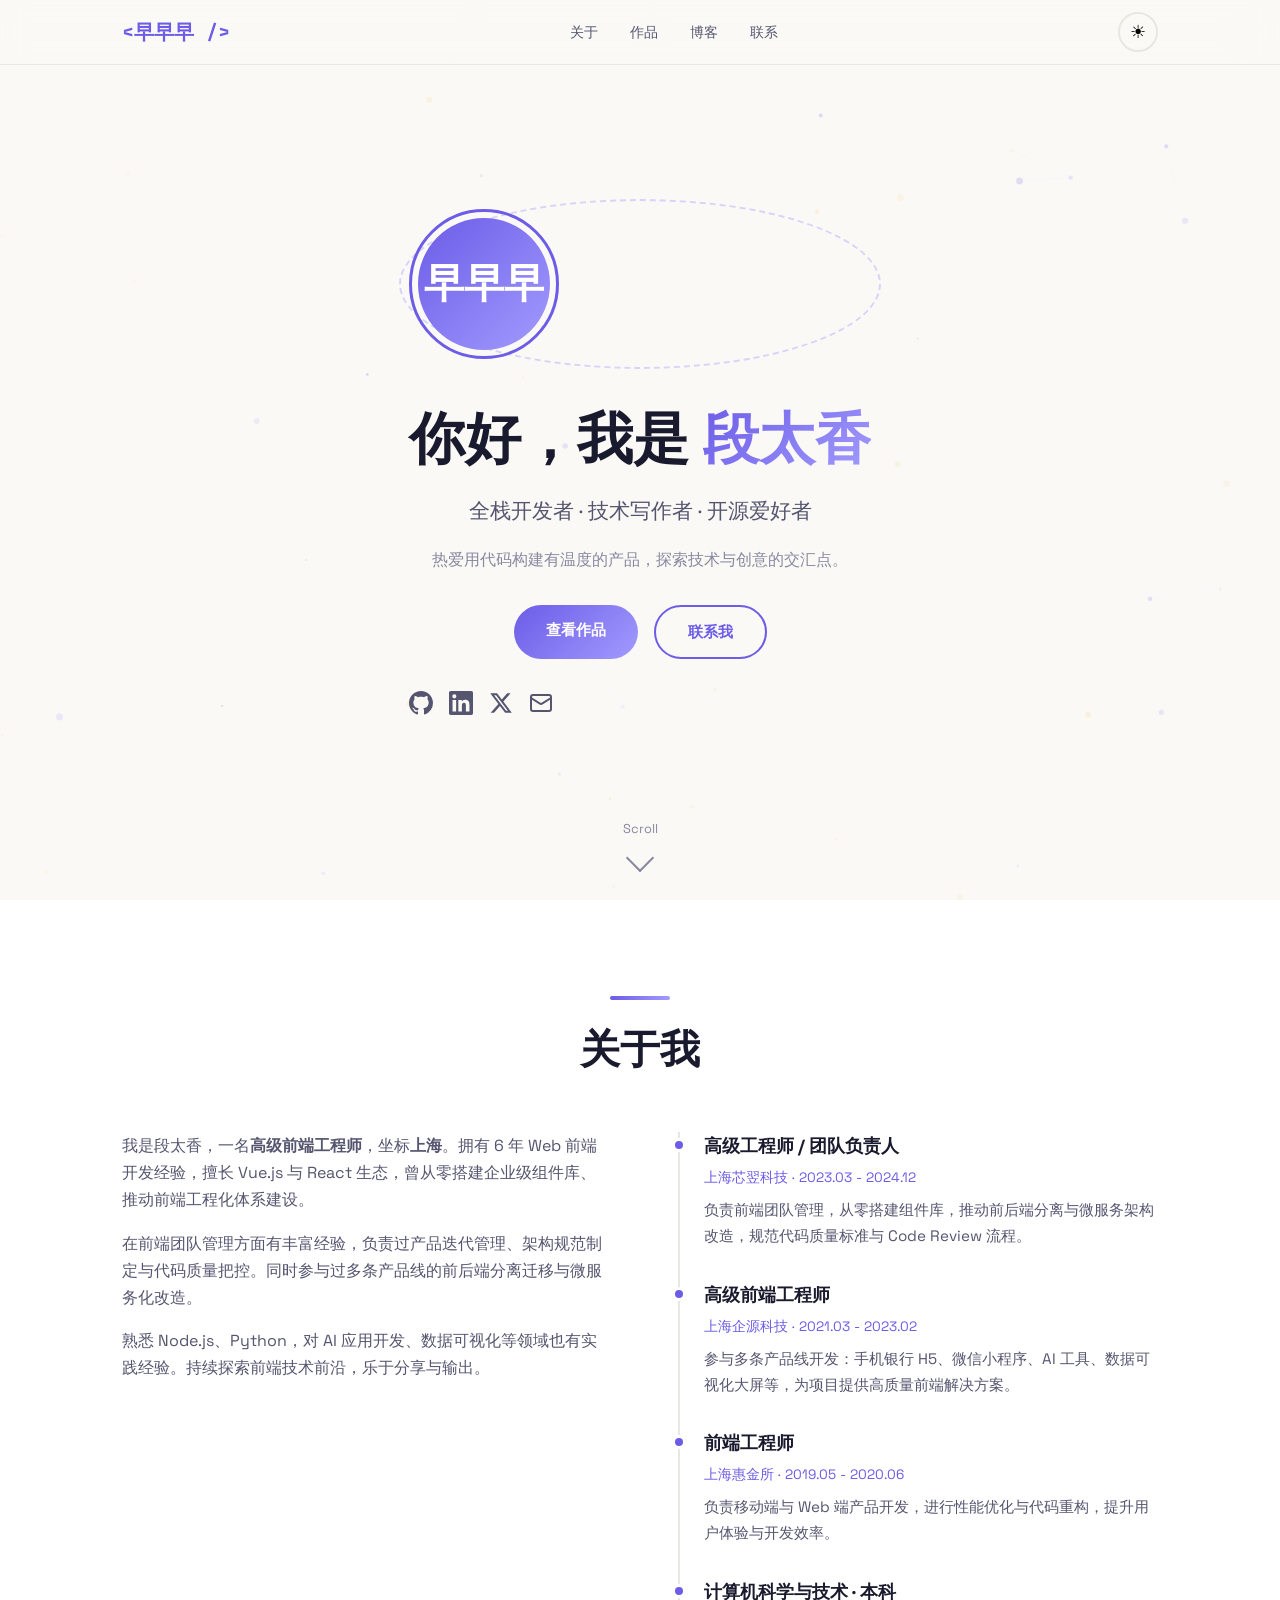
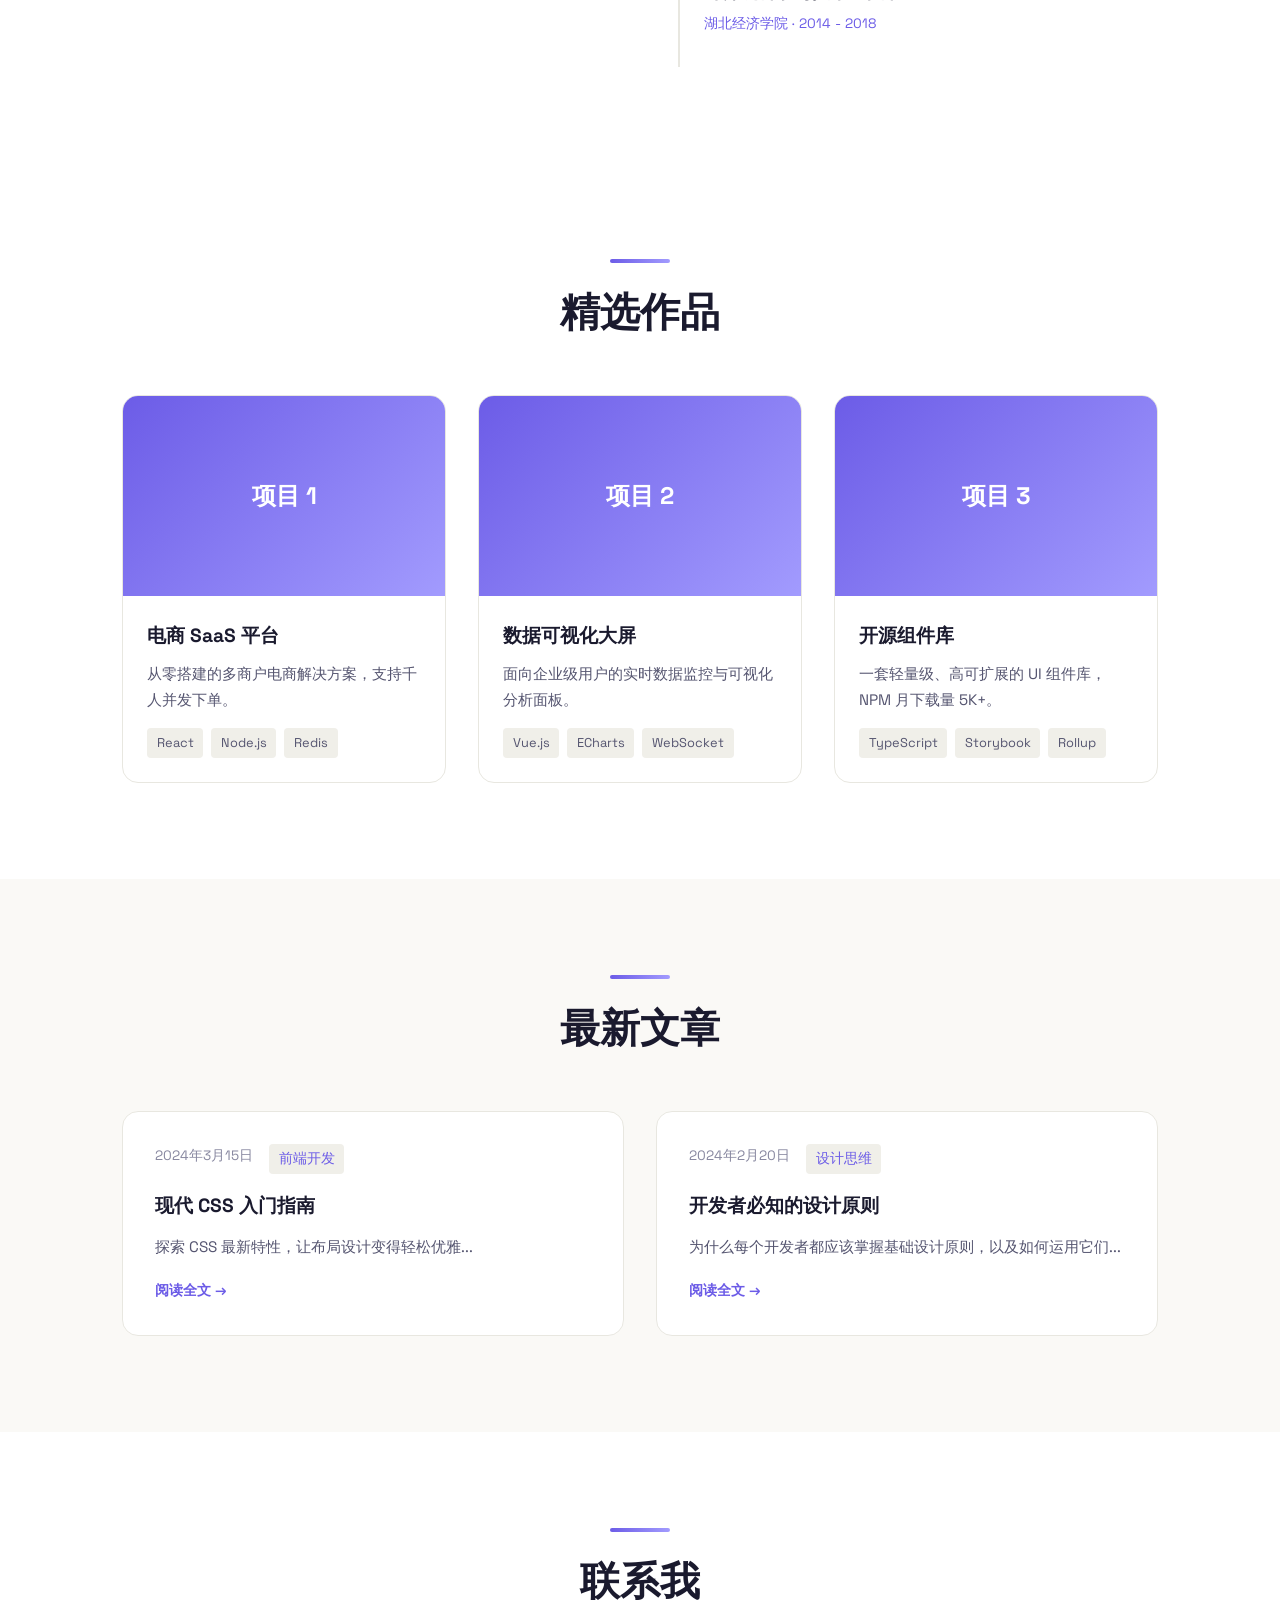
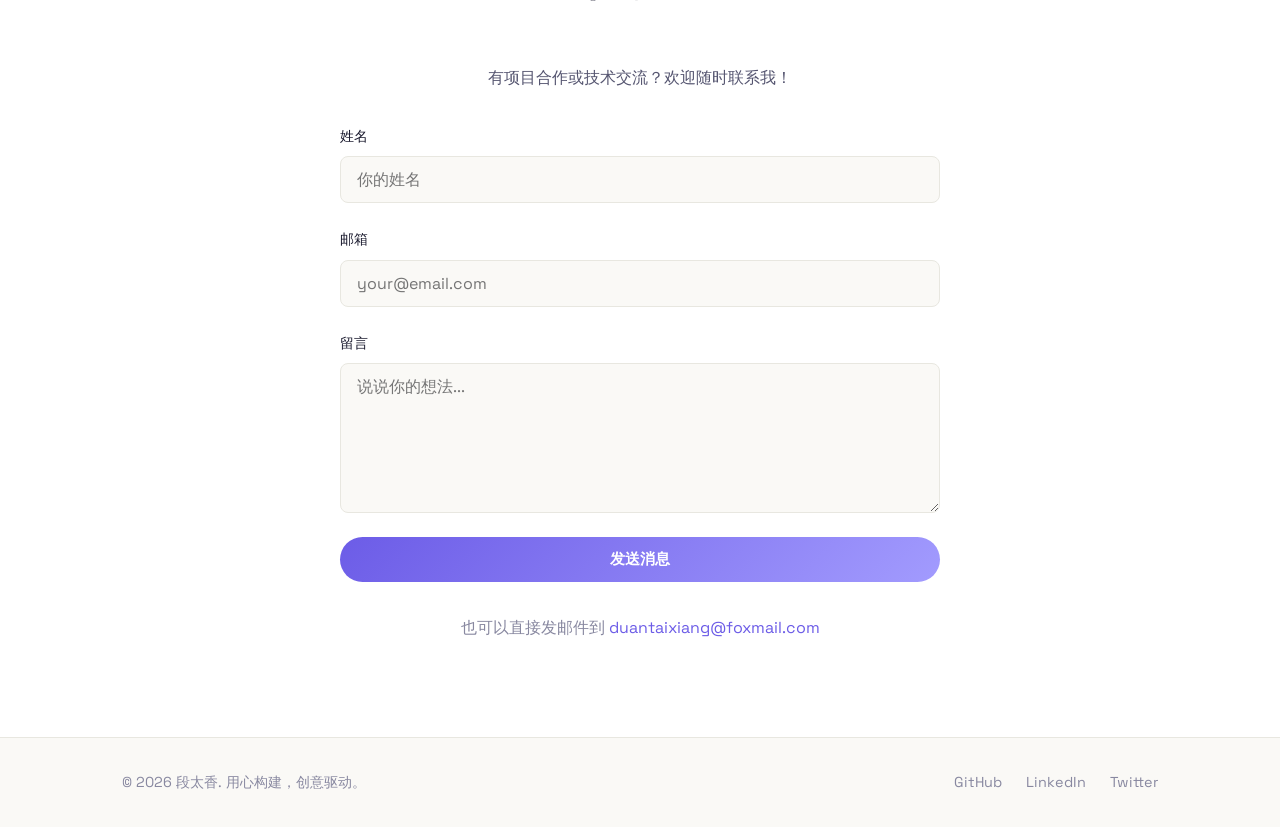
==== index.html @ 2167ee25 "Update about section with real resume info from Duan Taixiang's CV" ====
<!DOCTYPE html>
<html lang="en" data-theme="light">
<head>
  <meta charset="UTF-8">
  <meta name="viewport" content="width=device-width, initial-scale=1.0">
  <meta name="description" content="段太香 - 高级前端工程师，前端团队负责人">
  <title>段太香 — 高级前端工程师</title>
  <link rel="stylesheet" href="css/theme.css">
  <link rel="stylesheet" href="css/style.css">
  <link rel="preconnect" href="https://fonts.googleapis.com">
  <link rel="preconnect" href="https://fonts.gstatic.com" crossorigin>
  <link href="https://fonts.googleapis.com/css2?family=Space+Grotesk:wght@400;500;600;700&family=Space+Mono:wght@400;700&display=swap" rel="stylesheet">
</head>
<body>
  <canvas id="particle-canvas"></canvas>

  <nav class="navbar">
    <div class="nav-container">
      <a href="#hero" class="nav-logo">&lt;早早早 /&gt;</a>
      <ul class="nav-links">
        <li><a href="#about">关于</a></li>
        <li><a href="#portfolio">作品</a></li>
        <li><a href="#blog">博客</a></li>
        <li><a href="#contact">联系</a></li>
      </ul>
      <button class="theme-toggle" aria-label="Toggle theme">
        <span class="theme-icon light">&#9728;</span>
        <span class="theme-icon dark">&#9790;</span>
      </button>
      <button class="nav-hamburger" aria-label="Toggle menu">
        <span></span><span></span><span></span>
      </button>
    </div>
  </nav>

  <main>
    <!-- Hero Section -->
    <section id="hero" class="hero-section">
      <div class="hero-content">
        <div class="hero-avatar">
          <div class="avatar-frame">
            <div class="avatar-placeholder">早早早</div>
          </div>
          <div class="avatar-decoration"></div>
        </div>
        <h1 class="hero-title">你好，我是 <span class="highlight">段太香</span></h1>
        <p class="hero-subtitle">全栈开发者 &middot; 技术写作者 &middot; 开源爱好者</p>
        <p class="hero-description">热爱用代码构建有温度的产品，探索技术与创意的交汇点。</p>
        <div class="hero-actions">
          <a href="#portfolio" class="btn btn-primary">查看作品</a>
          <a href="#contact" class="btn btn-secondary">联系我</a>
        </div>
        <div class="social-links">
          <a href="https://github.com/zzzaolaoshi" target="_blank" rel="noopener" class="social-link" aria-label="GitHub">
            <svg width="24" height="24" viewBox="0 0 24 24" fill="currentColor"><path d="M12 0C5.37 0 0 5.37 0 12c0 5.31 3.435 9.795 8.205 11.385.6.105.825-.255.825-.57 0-.285-.015-1.23-.015-2.235-3.015.555-3.795-.735-4.035-1.41-.135-.345-.72-1.41-1.23-1.695-.42-.225-1.02-.78-.015-.795.945-.015 1.62.87 1.845 1.23 1.08 1.815 2.805 1.305 3.495.99.105-.78.42-1.305.765-1.605-2.67-.3-5.46-1.335-5.46-5.925 0-1.305.465-2.385 1.23-3.225-.12-.3-.54-1.53.12-3.18 0 0 1.005-.315 3.3 1.23.96-.27 1.98-.405 3-.405s2.04.135 3 .405c2.295-1.56 3.3-1.23 3.3-1.23.66 1.65.24 2.88.12 3.18.765.84 1.23 1.905 1.23 3.225 0 4.605-2.805 5.625-5.475 5.925.435.375.81 1.095.81 2.22 0 1.605-.015 2.895-.015 3.3 0 .315.225.69.825.57A12.02 12.02 0 0024 12c0-6.63-5.37-12-12-12z"/></svg>
          </a>
          <a href="https://linkedin.com/in/zzzaolaoshi" target="_blank" rel="noopener" class="social-link" aria-label="LinkedIn">
            <svg width="24" height="24" viewBox="0 0 24 24" fill="currentColor"><path d="M20.447 20.452h-3.554v-5.569c0-1.328-.027-3.037-1.852-3.037-1.853 0-2.136 1.445-2.136 2.939v5.667H9.351V9h3.414v1.561h.046c.477-.9 1.637-1.85 3.37-1.85 3.601 0 4.267 2.37 4.267 5.455v6.286zM5.337 7.433a2.062 2.062 0 01-2.063-2.065 2.064 2.064 0 112.063 2.065zm1.782 13.019H3.555V9h3.564v11.452zM22.225 0H1.771C.792 0 0 .774 0 1.729v20.542C0 23.227.792 24 1.771 24h20.451C23.2 24 24 23.227 24 22.271V1.729C24 .774 23.2 0 22.222 0h.003z"/></svg>
          </a>
          <a href="https://x.com/zzzaolaoshi" target="_blank" rel="noopener" class="social-link" aria-label="Twitter/X">
            <svg width="24" height="24" viewBox="0 0 24 24" fill="currentColor"><path d="M18.244 2.25h3.308l-7.227 8.26 8.502 11.24H16.17l-5.214-6.817L4.99 21.75H1.68l7.73-8.835L1.254 2.25H8.08l4.713 6.231zm-1.161 17.52h1.833L7.084 4.126H5.117z"/></svg>
          </a>
          <a href="mailto:duantaixiang@foxmail.com" class="social-link" aria-label="Email">
            <svg width="24" height="24" viewBox="0 0 24 24" fill="none" stroke="currentColor" stroke-width="2"><rect x="2" y="4" width="20" height="16" rx="2"/><path d="m22 7-8.97 5.7a1.94 1.94 0 0 1-2.06 0L2 7"/></svg>
          </a>
        </div>
      </div>
      <div class="scroll-indicator">
        <span>Scroll</span>
        <div class="scroll-arrow"></div>
      </div>
    </section>

    <!-- About Section -->
    <section id="about" class="section about-section">
      <div class="container">
        <h2 class="section-title">
          <span class="title-decoration"></span>
          关于我
        </h2>
        <div class="about-content">
          <div class="about-text fade-in">
            <p>我是段太香，一名<strong>高级前端工程师</strong>，坐标<strong>上海</strong>。拥有 6 年 Web 前端开发经验，擅长 Vue.js 与 React 生态，曾从零搭建企业级组件库、推动前端工程化体系建设。</p>
            <p>在前端团队管理方面有丰富经验，负责过产品迭代管理、架构规范制定与代码质量把控。同时参与过多条产品线的前后端分离迁移与微服务化改造。</p>
            <p>熟悉 Node.js、Python，对 AI 应用开发、数据可视化等领域也有实践经验。持续探索前端技术前沿，乐于分享与输出。</p>
          </div>
          <div class="timeline fade-in">
            <div class="timeline-item">
              <div class="timeline-dot"></div>
              <div class="timeline-content">
                <h3>高级工程师 / 团队负责人</h3>
                <span class="timeline-date">上海芯翌科技 · 2023.03 - 2024.12</span>
                <p>负责前端团队管理，从零搭建组件库，推动前后端分离与微服务架构改造，规范代码质量标准与 Code Review 流程。</p>
              </div>
            </div>
            <div class="timeline-item">
              <div class="timeline-dot"></div>
              <div class="timeline-content">
                <h3>高级前端工程师</h3>
                <span class="timeline-date">上海企源科技 · 2021.03 - 2023.02</span>
                <p>参与多条产品线开发：手机银行 H5、微信小程序、AI 工具、数据可视化大屏等，为项目提供高质量前端解决方案。</p>
              </div>
            </div>
            <div class="timeline-item">
              <div class="timeline-dot"></div>
              <div class="timeline-content">
                <h3>前端工程师</h3>
                <span class="timeline-date">上海惠金所 · 2019.05 - 2020.06</span>
                <p>负责移动端与 Web 端产品开发，进行性能优化与代码重构，提升用户体验与开发效率。</p>
              </div>
            </div>
            <div class="timeline-item">
              <div class="timeline-dot"></div>
              <div class="timeline-content">
                <h3>计算机科学与技术 · 本科</h3>
                <span class="timeline-date">湖北经济学院 · 2014 - 2018</span>
              </div>
            </div>
          </div>
        </div>
      </div>
    </section>

    <!-- Portfolio Section -->
    <section id="portfolio" class="section portfolio-section">
      <div class="container">
        <h2 class="section-title">
          <span class="title-decoration"></span>
          精选作品
        </h2>
        <div class="portfolio-grid fade-in">
          <a href="#" class="portfolio-card" data-project="1">
            <div class="portfolio-image">
              <div class="image-placeholder">项目 1</div>
              <div class="portfolio-overlay">
                <span class="overlay-text">查看详情</span>
              </div>
            </div>
            <div class="portfolio-info">
              <h3>电商 SaaS 平台</h3>
              <p>从零搭建的多商户电商解决方案，支持千人并发下单。</p>
              <div class="portfolio-tech">
                <span>React</span><span>Node.js</span><span>Redis</span>
              </div>
            </div>
          </a>
          <a href="#" class="portfolio-card" data-project="2">
            <div class="portfolio-image">
              <div class="image-placeholder">项目 2</div>
              <div class="portfolio-overlay">
                <span class="overlay-text">查看详情</span>
              </div>
            </div>
            <div class="portfolio-info">
              <h3>数据可视化大屏</h3>
              <p>面向企业级用户的实时数据监控与可视化分析面板。</p>
              <div class="portfolio-tech">
                <span>Vue.js</span><span>ECharts</span><span>WebSocket</span>
              </div>
            </div>
          </a>
          <a href="#" class="portfolio-card" data-project="3">
            <div class="portfolio-image">
              <div class="image-placeholder">项目 3</div>
              <div class="portfolio-overlay">
                <span class="overlay-text">查看详情</span>
              </div>
            </div>
            <div class="portfolio-info">
              <h3>开源组件库</h3>
              <p>一套轻量级、高可扩展的 UI 组件库，NPM 月下载量 5K+。</p>
              <div class="portfolio-tech">
                <span>TypeScript</span><span>Storybook</span><span>Rollup</span>
              </div>
            </div>
          </a>
        </div>
      </div>
    </section>

    <!-- Blog Section -->
    <section id="blog" class="section blog-section">
      <div class="container">
        <h2 class="section-title">
          <span class="title-decoration"></span>
          最新文章
        </h2>
        <div class="blog-grid fade-in">
          <a href="blog/blog-1.html" class="blog-card">
            <div class="blog-meta">
              <time datetime="2024-03-15">2024年3月15日</time>
              <span class="blog-category">前端开发</span>
            </div>
            <h3>现代 CSS 入门指南</h3>
            <p>探索 CSS 最新特性，让布局设计变得轻松优雅...</p>
            <span class="read-more">阅读全文 &rarr;</span>
          </a>
          <a href="blog/blog-2.html" class="blog-card">
            <div class="blog-meta">
              <time datetime="2024-02-20">2024年2月20日</time>
              <span class="blog-category">设计思维</span>
            </div>
            <h3>开发者必知的设计原则</h3>
            <p>为什么每个开发者都应该掌握基础设计原则，以及如何运用它们...</p>
            <span class="read-more">阅读全文 &rarr;</span>
          </a>
        </div>
      </div>
    </section>

    <!-- Contact Section -->
    <section id="contact" class="section contact-section">
      <div class="container">
        <h2 class="section-title">
          <span class="title-decoration"></span>
          联系我
        </h2>
        <div class="contact-content fade-in">
          <p class="contact-intro">有项目合作或技术交流？欢迎随时联系我！</p>
          <form class="contact-form" action="https://formspree.io/f/your-form-id" method="POST">
            <div class="form-group">
              <label for="name">姓名</label>
              <input type="text" id="name" name="name" required placeholder="你的姓名">
            </div>
            <div class="form-group">
              <label for="email">邮箱</label>
              <input type="email" id="email" name="email" required placeholder="your@email.com">
            </div>
            <div class="form-group">
              <label for="message">留言</label>
              <textarea id="message" name="message" required placeholder="说说你的想法..."></textarea>
            </div>
            <button type="submit" class="btn btn-primary">发送消息</button>
          </form>
          <div class="contact-alternatives">
            <p>也可以直接发邮件到 <a href="mailto:duantaixiang@foxmail.com">duantaixiang@foxmail.com</a></p>
          </div>
        </div>
      </div>
    </section>
  </main>

  <footer class="footer">
    <div class="container">
      <div class="footer-content">
        <p>&copy; 2026 段太香. 用心构建，创意驱动。</p>
        <div class="footer-links">
          <a href="https://github.com/zzzaolaoshi" target="_blank" rel="noopener">GitHub</a>
          <a href="https://linkedin.com/in/zzzaolaoshi" target="_blank" rel="noopener">LinkedIn</a>
          <a href="https://x.com/zzzaolaoshi" target="_blank" rel="noopener">Twitter</a>
        </div>
      </div>
    </div>
  </footer>

  <script src="js/particles.js"></script>
  <script src="js/main.js"></script>
</body>
</html>
---- css/theme.css ----
/* Light Theme (Default) */
[data-theme="light"] {
  --bg-primary: #faf9f6;
  --bg-secondary: #ffffff;
  --bg-accent: #f0efe9;
  --text-primary: #1a1a2e;
  --text-secondary: #555570;
  --text-muted: #8888a0;
  --accent: #6c5ce7;
  --accent-light: #a29bfe;
  --accent-dark: #4a3db5;
  --accent-glow: rgba(108, 92, 231, 0.3);
  --border: #e8e7e0;
  --shadow: rgba(0, 0, 0, 0.08);
  --shadow-hover: rgba(0, 0, 0, 0.15);
  --gradient-1: #6c5ce7;
  --gradient-2: #a29bfe;
  --card-bg: #ffffff;
  --overlay: rgba(26, 26, 46, 0.85);
  --tag-bg: #f0efe9;
  --tag-hover: #6c5ce7;
  --timeline-line: #e8e7e0;
  --timeline-dot: #6c5ce7;
  --particle-color-1: 108, 92, 231;
  --particle-color-2: 162, 155, 254;
  --particle-color-3: 253, 203, 110;
}

/* Dark Theme */
[data-theme="dark"] {
  --bg-primary: #0d0d1a;
  --bg-secondary: #1a1a2e;
  --bg-accent: #16162a;
  --text-primary: #e8e8f0;
  --text-secondary: #b0b0c8;
  --text-muted: #707088;
  --accent: #a29bfe;
  --accent-light: #c4bfff;
  --accent-dark: #6c5ce7;
  --accent-glow: rgba(162, 155, 254, 0.4);
  --border: #2a2a45;
  --shadow: rgba(0, 0, 0, 0.3);
  --shadow-hover: rgba(0, 0, 0, 0.5);
  --gradient-1: #a29bfe;
  --gradient-2: #6c5ce7;
  --card-bg: #1a1a2e;
  --overlay: rgba(13, 13, 26, 0.9);
  --tag-bg: #2a2a45;
  --tag-hover: #a29bfe;
  --timeline-line: #2a2a45;
  --timeline-dot: #a29bfe;
  --particle-color-1: 162, 155, 254;
  --particle-color-2: 108, 92, 231;
  --particle-color-3: 253, 203, 110;
}
---- css/style.css ----
/* Reset & Base */
*, *::before, *::after {
  margin: 0;
  padding: 0;
  box-sizing: border-box;
}

html {
  scroll-behavior: smooth;
  font-size: 16px;
}

body {
  font-family: 'Space Grotesk', -apple-system, BlinkMacSystemFont, sans-serif;
  background: var(--bg-primary);
  color: var(--text-primary);
  line-height: 1.7;
  overflow-x: hidden;
  transition: background 0.4s ease, color 0.4s ease;
}

a {
  color: var(--accent);
  text-decoration: none;
  transition: color 0.2s ease;
}

a:hover { color: var(--accent-dark); }

img { max-width: 100%; display: block; }

.container {
  max-width: 1100px;
  margin: 0 auto;
  padding: 0 2rem;
}

/* Particle Canvas */
#particle-canvas {
  position: fixed;
  top: 0;
  left: 0;
  width: 100%;
  height: 100%;
  pointer-events: none;
  z-index: 0;
  opacity: 0.6;
}

[data-theme="light"] #particle-canvas { opacity: 0.3; }
[data-theme="dark"] #particle-canvas { opacity: 0.5; }

/* Navbar */
.navbar {
  position: fixed;
  top: 0;
  left: 0;
  right: 0;
  z-index: 1000;
  background: color-mix(in srgb, var(--bg-primary) 85%, transparent);
  backdrop-filter: blur(12px);
  -webkit-backdrop-filter: blur(12px);
  border-bottom: 1px solid var(--border);
  transition: transform 0.3s ease, box-shadow 0.3s ease;
}

.navbar.hidden { transform: translateY(-100%); }
.navbar.scrolled { box-shadow: 0 2px 20px var(--shadow); }

.nav-container {
  max-width: 1100px;
  margin: 0 auto;
  padding: 0 2rem;
  display: flex;
  align-items: center;
  justify-content: space-between;
  height: 64px;
}

.nav-logo {
  font-family: 'Space Mono', monospace;
  font-size: 1.25rem;
  font-weight: 700;
  color: var(--accent);
}

.nav-links {
  display: flex;
  gap: 2rem;
  list-style: none;
}

.nav-links a {
  color: var(--text-secondary);
  font-size: 0.9rem;
  font-weight: 500;
  position: relative;
  padding: 0.25rem 0;
}

.nav-links a::after {
  content: '';
  position: absolute;
  bottom: -2px;
  left: 0;
  width: 0;
  height: 2px;
  background: var(--accent);
  transition: width 0.3s ease;
}

.nav-links a:hover,
.nav-links a.active {
  color: var(--accent);
}

.nav-links a:hover::after,
.nav-links a.active::after {
  width: 100%;
}

.theme-toggle {
  background: none;
  border: 2px solid var(--border);
  border-radius: 50%;
  width: 40px;
  height: 40px;
  cursor: pointer;
  display: flex;
  align-items: center;
  justify-content: center;
  transition: border-color 0.2s ease, transform 0.2s ease;
  position: relative;
  overflow: hidden;
}

.theme-toggle:hover {
  border-color: var(--accent);
  transform: rotate(15deg);
}

.theme-icon {
  font-size: 1.1rem;
  position: absolute;
  transition: opacity 0.3s ease, transform 0.3s ease;
}

.theme-icon.light { opacity: 1; transform: rotate(0); }
.theme-icon.dark { opacity: 0; transform: rotate(-90deg); }

[data-theme="dark"] .theme-icon.light { opacity: 0; transform: rotate(90deg); }
[data-theme="dark"] .theme-icon.dark { opacity: 1; transform: rotate(0); }

.nav-hamburger {
  display: none;
  flex-direction: column;
  gap: 5px;
  background: none;
  border: none;
  cursor: pointer;
  padding: 4px;
}

.nav-hamburger span {
  display: block;
  width: 24px;
  height: 2px;
  background: var(--text-primary);
  transition: transform 0.3s ease;
}

/* Hero Section */
.hero-section {
  min-height: 100vh;
  display: flex;
  flex-direction: column;
  align-items: center;
  justify-content: center;
  text-align: center;
  padding: 6rem 2rem 4rem;
  position: relative;
  z-index: 1;
}

.hero-avatar {
  margin-bottom: 2rem;
  position: relative;
}

.avatar-frame {
  width: 150px;
  height: 150px;
  border-radius: 50%;
  border: 3px solid var(--accent);
  padding: 6px;
  position: relative;
  z-index: 1;
}

.avatar-placeholder {
  width: 100%;
  height: 100%;
  border-radius: 50%;
  background: linear-gradient(135deg, var(--gradient-1), var(--gradient-2));
  display: flex;
  align-items: center;
  justify-content: center;
  font-size: 2.5rem;
  font-weight: 700;
  color: white;
}

.avatar-decoration {
  position: absolute;
  top: -10px;
  left: -10px;
  right: -10px;
  bottom: -10px;
  border: 2px dashed var(--accent-light);
  border-radius: 50%;
  animation: spin 20s linear infinite;
  opacity: 0.4;
}

@keyframes spin {
  to { transform: rotate(360deg); }
}

.hero-title {
  font-size: clamp(2rem, 5vw, 3.5rem);
  font-weight: 700;
  margin-bottom: 0.5rem;
}

.highlight {
  background: linear-gradient(135deg, var(--gradient-1), var(--gradient-2));
  -webkit-background-clip: text;
  -webkit-text-fill-color: transparent;
  background-clip: text;
}

.hero-subtitle {
  font-size: clamp(1rem, 2.5vw, 1.3rem);
  color: var(--text-secondary);
  margin-bottom: 1rem;
}

.hero-description {
  max-width: 500px;
  color: var(--text-muted);
  margin-bottom: 2rem;
}

.hero-actions {
  display: flex;
  gap: 1rem;
  margin-bottom: 2rem;
  flex-wrap: wrap;
  justify-content: center;
}

.btn {
  padding: 0.75rem 2rem;
  border-radius: 50px;
  font-weight: 600;
  font-size: 0.95rem;
  cursor: pointer;
  transition: transform 0.2s ease, box-shadow 0.2s ease;
  display: inline-block;
  border: none;
  font-family: inherit;
}

.btn:hover { transform: translateY(-2px); }

.btn-primary {
  background: linear-gradient(135deg, var(--gradient-1), var(--gradient-2));
  color: white;
}

.btn-primary:hover {
  box-shadow: 0 8px 25px var(--accent-glow);
  color: white;
}

.btn-secondary {
  background: transparent;
  color: var(--accent);
  border: 2px solid var(--accent);
}

.btn-secondary:hover {
  background: var(--accent);
  color: white;
}

.social-links {
  display: flex;
  gap: 1rem;
}

.social-link {
  color: var(--text-secondary);
  transition: color 0.2s ease, transform 0.2s ease;
}

.social-link:hover {
  color: var(--accent);
  transform: translateY(-3px);
}

.scroll-indicator {
  position: absolute;
  bottom: 2rem;
  display: flex;
  flex-direction: column;
  align-items: center;
  gap: 0.5rem;
  color: var(--text-muted);
  font-size: 0.8rem;
  animation: bounce 2s ease-in-out infinite;
}

.scroll-arrow {
  width: 20px;
  height: 20px;
  border-right: 2px solid var(--text-muted);
  border-bottom: 2px solid var(--text-muted);
  transform: rotate(45deg);
}

@keyframes bounce {
  0%, 100% { transform: translateY(0); }
  50% { transform: translateY(10px); }
}

/* Sections */
.section {
  padding: 6rem 0;
  position: relative;
  z-index: 1;
}

.section-title {
  font-size: clamp(1.8rem, 4vw, 2.5rem);
  font-weight: 700;
  margin-bottom: 3rem;
  text-align: center;
  position: relative;
}

.title-decoration {
  display: block;
  width: 60px;
  height: 4px;
  background: linear-gradient(90deg, var(--gradient-1), var(--gradient-2));
  border-radius: 2px;
  margin: 0 auto 1rem;
}

/* About Section */
.about-section {
  background: var(--bg-secondary);
}

.about-content {
  display: grid;
  grid-template-columns: 1fr 1fr;
  gap: 4rem;
  align-items: start;
}

.about-text p {
  margin-bottom: 1rem;
  color: var(--text-secondary);
}

.timeline {
  position: relative;
  padding-left: 2rem;
}

.timeline::before {
  content: '';
  position: absolute;
  left: 6px;
  top: 0;
  bottom: 0;
  width: 2px;
  background: var(--timeline-line);
}

.timeline-item {
  position: relative;
  margin-bottom: 2rem;
}

.timeline-dot {
  position: absolute;
  left: -2rem;
  top: 6px;
  width: 14px;
  height: 14px;
  border-radius: 50%;
  background: var(--timeline-dot);
  border: 3px solid var(--bg-secondary);
}

.timeline-content h3 {
  font-size: 1.1rem;
  margin-bottom: 0.25rem;
}

.timeline-date {
  display: block;
  font-size: 0.85rem;
  color: var(--accent);
  margin-bottom: 0.5rem;
}

.timeline-content p {
  font-size: 0.95rem;
  color: var(--text-secondary);
}

/* Skills Section */
.skills-grid {
  display: grid;
  grid-template-columns: repeat(auto-fit, minmax(280px, 1fr));
  gap: 2rem;
}

.skill-category {
  background: var(--card-bg);
  border: 1px solid var(--border);
  border-radius: 16px;
  padding: 2rem;
  transition: transform 0.3s ease, box-shadow 0.3s ease;
}

.skill-category:hover {
  transform: translateY(-5px);
  box-shadow: 0 10px 30px var(--shadow);
}

.category-title {
  font-size: 1.2rem;
  margin-bottom: 1rem;
  color: var(--accent);
}

.skill-tags {
  display: flex;
  flex-wrap: wrap;
  gap: 0.5rem;
}

.skill-tag {
  background: var(--tag-bg);
  color: var(--text-secondary);
  padding: 0.4rem 0.8rem;
  border-radius: 20px;
  font-size: 0.85rem;
  transition: background 0.2s ease, color 0.2s ease;
}

.skill-tag:hover {
  background: var(--tag-hover);
  color: white;
}

/* Portfolio Section */
.portfolio-section {
  background: var(--bg-secondary);
}

.portfolio-grid {
  display: grid;
  grid-template-columns: repeat(auto-fit, minmax(320px, 1fr));
  gap: 2rem;
}

.portfolio-card {
  background: var(--card-bg);
  border: 1px solid var(--border);
  border-radius: 16px;
  overflow: hidden;
  transition: transform 0.3s ease, box-shadow 0.3s ease;
  display: block;
  color: inherit;
}

.portfolio-card:hover {
  transform: translateY(-8px);
  box-shadow: 0 15px 40px var(--shadow);
  color: inherit;
}

.portfolio-image {
  position: relative;
  height: 200px;
  overflow: hidden;
}

.image-placeholder {
  width: 100%;
  height: 100%;
  background: linear-gradient(135deg, var(--gradient-1), var(--gradient-2));
  display: flex;
  align-items: center;
  justify-content: center;
  font-size: 1.5rem;
  font-weight: 700;
  color: white;
}

.portfolio-overlay {
  position: absolute;
  inset: 0;
  background: var(--overlay);
  display: flex;
  align-items: center;
  justify-content: center;
  opacity: 0;
  transition: opacity 0.3s ease;
}

.portfolio-card:hover .portfolio-overlay { opacity: 1; }

.overlay-text {
  color: white;
  font-weight: 600;
  font-size: 1.1rem;
}

.portfolio-info {
  padding: 1.5rem;
}

.portfolio-info h3 {
  font-size: 1.2rem;
  margin-bottom: 0.5rem;
}

.portfolio-info p {
  font-size: 0.95rem;
  color: var(--text-secondary);
  margin-bottom: 1rem;
}

.portfolio-tech {
  display: flex;
  flex-wrap: wrap;
  gap: 0.5rem;
}

.portfolio-tech span {
  background: var(--tag-bg);
  color: var(--text-secondary);
  padding: 0.25rem 0.6rem;
  border-radius: 4px;
  font-size: 0.8rem;
}

/* Blog Section */
.blog-grid {
  display: grid;
  grid-template-columns: repeat(auto-fit, minmax(320px, 1fr));
  gap: 2rem;
}

.blog-card {
  background: var(--card-bg);
  border: 1px solid var(--border);
  border-radius: 16px;
  padding: 2rem;
  transition: transform 0.3s ease, box-shadow 0.3s ease;
  display: block;
  color: inherit;
}

.blog-card:hover {
  transform: translateY(-5px);
  box-shadow: 0 10px 30px var(--shadow);
  color: inherit;
}

.blog-meta {
  display: flex;
  gap: 1rem;
  font-size: 0.85rem;
  color: var(--text-muted);
  margin-bottom: 1rem;
}

.blog-category {
  background: var(--tag-bg);
  padding: 0.2rem 0.6rem;
  border-radius: 4px;
  color: var(--accent);
}

.blog-card h3 {
  font-size: 1.2rem;
  margin-bottom: 0.75rem;
}

.blog-card p {
  font-size: 0.95rem;
  color: var(--text-secondary);
  margin-bottom: 1rem;
}

.read-more {
  color: var(--accent);
  font-weight: 600;
  font-size: 0.9rem;
}

/* Contact Section */
.contact-section {
  background: var(--bg-secondary);
}

.contact-content {
  max-width: 600px;
  margin: 0 auto;
  text-align: center;
}

.contact-intro {
  color: var(--text-secondary);
  margin-bottom: 2rem;
}

.contact-form {
  display: flex;
  flex-direction: column;
  gap: 1.5rem;
  text-align: left;
}

.form-group {
  display: flex;
  flex-direction: column;
  gap: 0.5rem;
}

.form-group label {
  font-weight: 500;
  font-size: 0.9rem;
}

.form-group input,
.form-group textarea {
  background: var(--bg-primary);
  border: 1px solid var(--border);
  border-radius: 8px;
  padding: 0.75rem 1rem;
  font-family: inherit;
  font-size: 1rem;
  color: var(--text-primary);
  transition: border-color 0.2s ease, box-shadow 0.2s ease;
}

.form-group input:focus,
.form-group textarea:focus {
  outline: none;
  border-color: var(--accent);
  box-shadow: 0 0 0 3px var(--accent-glow);
}

.form-group textarea {
  min-height: 150px;
  resize: vertical;
}

.contact-alternatives {
  margin-top: 2rem;
  color: var(--text-muted);
}

/* Footer */
.footer {
  padding: 2rem 0;
  border-top: 1px solid var(--border);
  position: relative;
  z-index: 1;
}

.footer-content {
  display: flex;
  justify-content: space-between;
  align-items: center;
  flex-wrap: wrap;
  gap: 1rem;
}

.footer-content p {
  color: var(--text-muted);
  font-size: 0.9rem;
}

.footer-links {
  display: flex;
  gap: 1.5rem;
}

.footer-links a {
  color: var(--text-muted);
  font-size: 0.9rem;
}

.footer-links a:hover { color: var(--accent); }

/* Fade-in Animation */
.fade-in {
  opacity: 0;
  transform: translateY(30px);
  transition: opacity 0.6s ease, transform 0.6s ease;
}

.fade-in.visible {
  opacity: 1;
  transform: translateY(0);
}

/* Responsive */
@media (max-width: 768px) {
  .nav-links { display: none; }
  .nav-hamburger { display: flex; }

  .nav-links.open {
    display: flex;
    flex-direction: column;
    position: absolute;
    top: 64px;
    left: 0;
    right: 0;
    background: var(--bg-primary);
    padding: 1.5rem 2rem;
    border-bottom: 1px solid var(--border);
    gap: 1rem;
  }

  .about-content {
    grid-template-columns: 1fr;
    gap: 2rem;
  }

  .portfolio-grid,
  .blog-grid {
    grid-template-columns: 1fr;
  }

  .footer-content {
    flex-direction: column;
    text-align: center;
  }

  .section { padding: 4rem 0; }
}

@media (max-width: 480px) {
  .hero-actions { flex-direction: column; }
  .btn { width: 100%; text-align: center; }
}
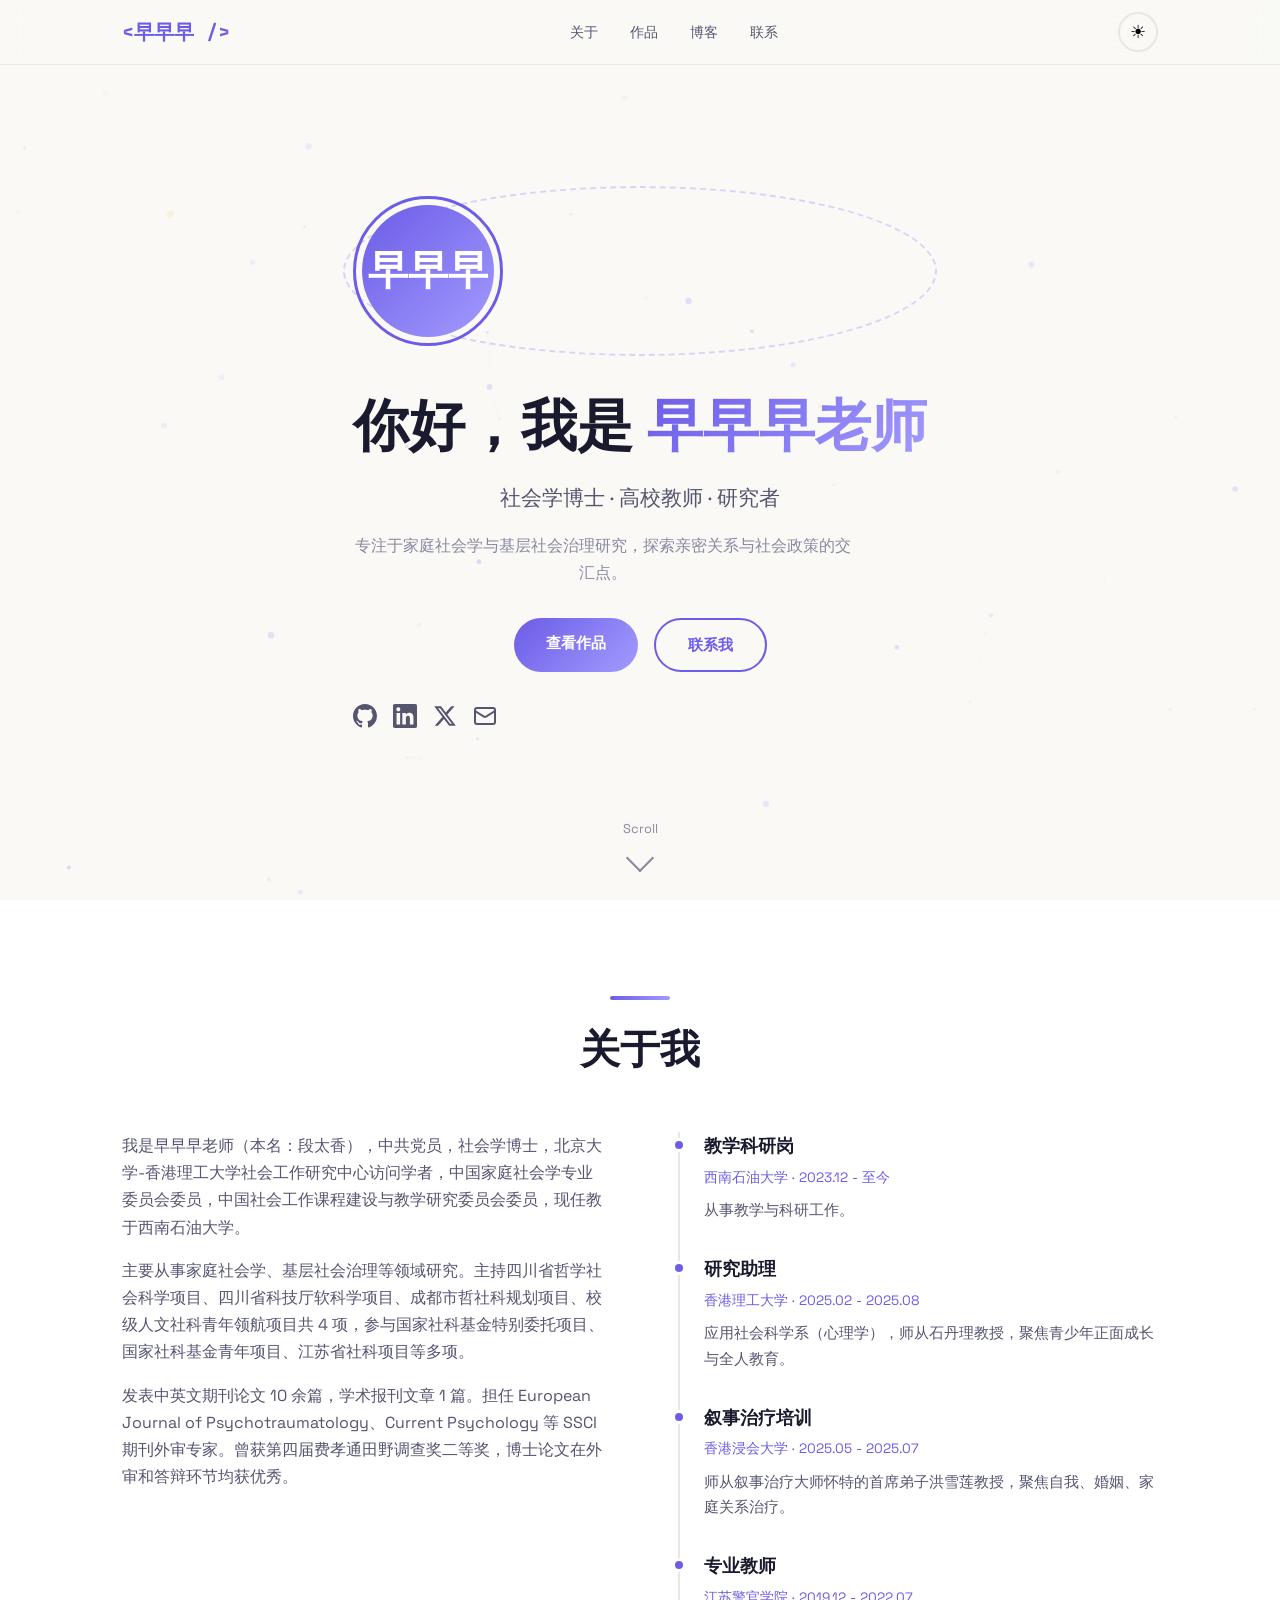
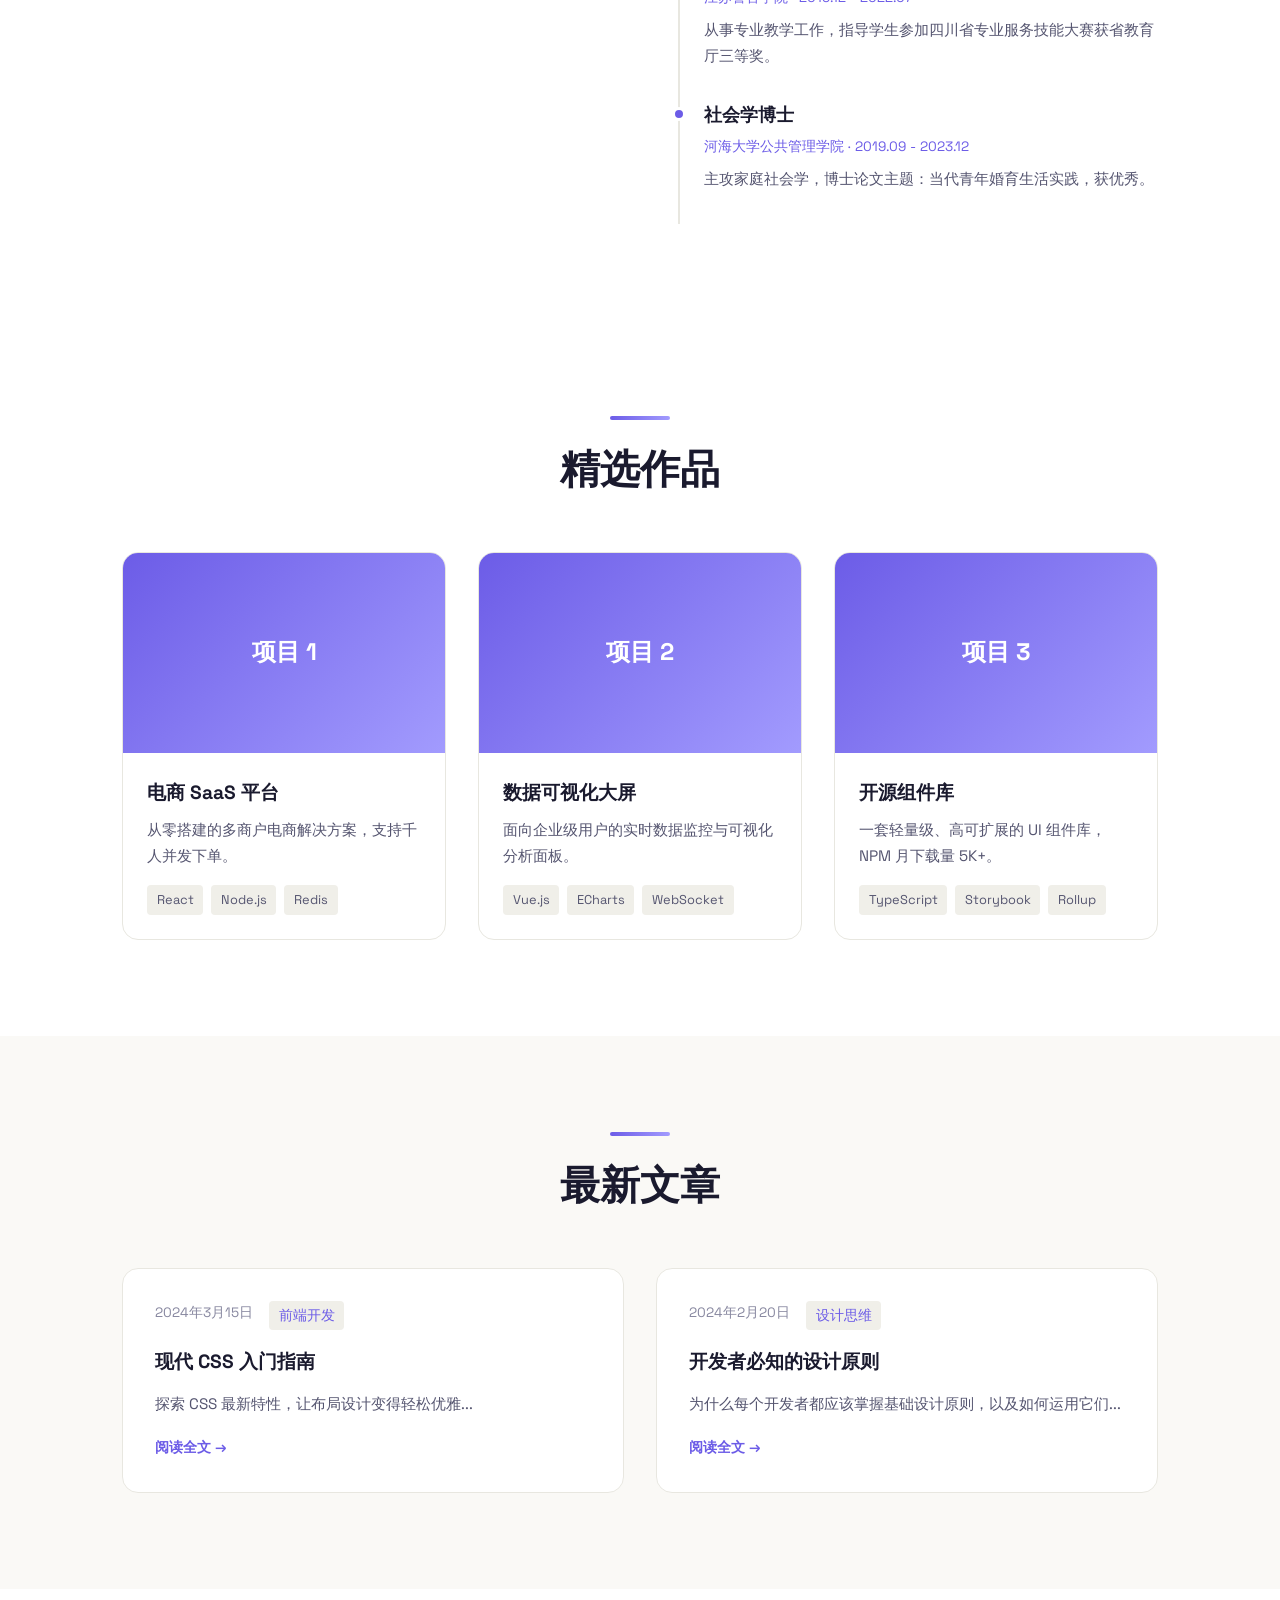
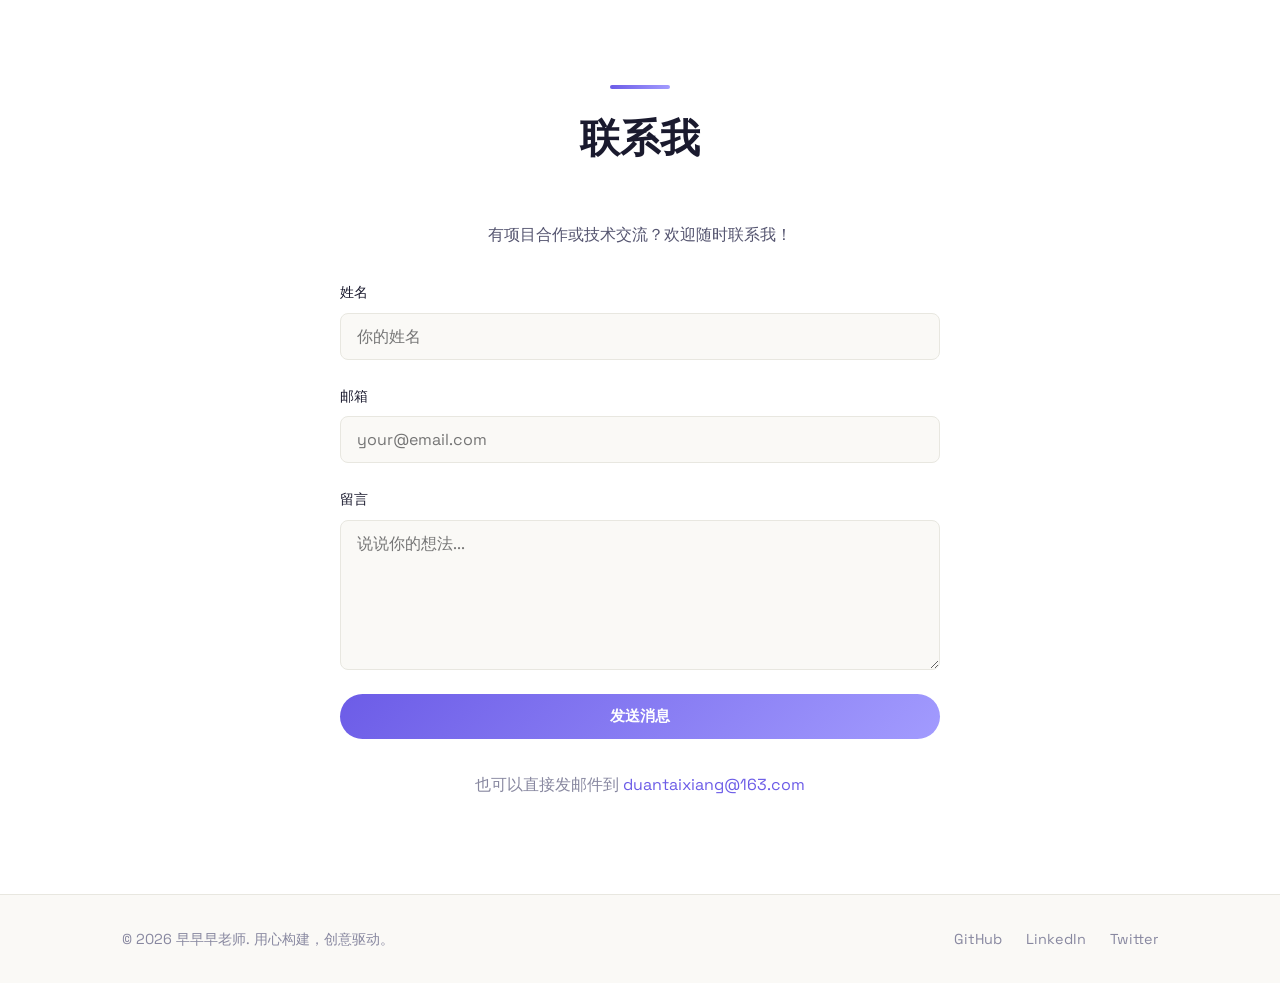
==== commit adbb52de: "Update about section with real resume info, display name as 早早早老师 (本名：段太香)" ====
--- a/index.html
+++ b/index.html
@@ -3,8 +3,8 @@
 <head>
   <meta charset="UTF-8">
   <meta name="viewport" content="width=device-width, initial-scale=1.0">
-  <meta name="description" content="段太香 - 高级前端工程师，前端团队负责人">
-  <title>段太香 — 高级前端工程师</title>
+  <meta name="description" content="早早早老师 - 社会学博士，高校教师，研究方向：家庭社会学、基层社会治理">
+  <title>早早早老师 — 社会学博士 / 高校教师</title>
   <link rel="stylesheet" href="css/theme.css">
   <link rel="stylesheet" href="css/style.css">
   <link rel="preconnect" href="https://fonts.googleapis.com">
@@ -43,9 +43,9 @@
           </div>
           <div class="avatar-decoration"></div>
         </div>
-        <h1 class="hero-title">你好，我是 <span class="highlight">段太香</span></h1>
-        <p class="hero-subtitle">全栈开发者 &middot; 技术写作者 &middot; 开源爱好者</p>
-        <p class="hero-description">热爱用代码构建有温度的产品，探索技术与创意的交汇点。</p>
+        <h1 class="hero-title">你好，我是 <span class="highlight">早早早老师</span></h1>
+        <p class="hero-subtitle">社会学博士 &middot; 高校教师 &middot; 研究者</p>
+        <p class="hero-description">专注于家庭社会学与基层社会治理研究，探索亲密关系与社会政策的交汇点。</p>
         <div class="hero-actions">
           <a href="#portfolio" class="btn btn-primary">查看作品</a>
           <a href="#contact" class="btn btn-secondary">联系我</a>
@@ -60,7 +60,7 @@
           <a href="https://x.com/zzzaolaoshi" target="_blank" rel="noopener" class="social-link" aria-label="Twitter/X">
             <svg width="24" height="24" viewBox="0 0 24 24" fill="currentColor"><path d="M18.244 2.25h3.308l-7.227 8.26 8.502 11.24H16.17l-5.214-6.817L4.99 21.75H1.68l7.73-8.835L1.254 2.25H8.08l4.713 6.231zm-1.161 17.52h1.833L7.084 4.126H5.117z"/></svg>
           </a>
-          <a href="mailto:duantaixiang@foxmail.com" class="social-link" aria-label="Email">
+          <a href="mailto:duantaixiang@163.com" class="social-link" aria-label="Email">
             <svg width="24" height="24" viewBox="0 0 24 24" fill="none" stroke="currentColor" stroke-width="2"><rect x="2" y="4" width="20" height="16" rx="2"/><path d="m22 7-8.97 5.7a1.94 1.94 0 0 1-2.06 0L2 7"/></svg>
           </a>
         </div>
@@ -80,40 +80,49 @@
         </h2>
         <div class="about-content">
           <div class="about-text fade-in">
-            <p>我是段太香，一名<strong>高级前端工程师</strong>，坐标<strong>上海</strong>。拥有 6 年 Web 前端开发经验，擅长 Vue.js 与 React 生态，曾从零搭建企业级组件库、推动前端工程化体系建设。</p>
-            <p>在前端团队管理方面有丰富经验，负责过产品迭代管理、架构规范制定与代码质量把控。同时参与过多条产品线的前后端分离迁移与微服务化改造。</p>
-            <p>熟悉 Node.js、Python，对 AI 应用开发、数据可视化等领域也有实践经验。持续探索前端技术前沿，乐于分享与输出。</p>
+            <p>我是早早早老师（本名：段太香），中共党员，社会学博士，北京大学-香港理工大学社会工作研究中心访问学者，中国家庭社会学专业委员会委员，中国社会工作课程建设与教学研究委员会委员，现任教于西南石油大学。</p>
+            <p>主要从事家庭社会学、基层社会治理等领域研究。主持四川省哲学社会科学项目、四川省科技厅软科学项目、成都市哲社科规划项目、校级人文社科青年领航项目共 4 项，参与国家社科基金特别委托项目、国家社科基金青年项目、江苏省社科项目等多项。</p>
+            <p>发表中英文期刊论文 10 余篇，学术报刊文章 1 篇。担任 European Journal of Psychotraumatology、Current Psychology 等 SSCI 期刊外审专家。曾获第四届费孝通田野调查奖二等奖，博士论文在外审和答辩环节均获优秀。</p>
           </div>
           <div class="timeline fade-in">
             <div class="timeline-item">
               <div class="timeline-dot"></div>
               <div class="timeline-content">
-                <h3>高级工程师 / 团队负责人</h3>
-                <span class="timeline-date">上海芯翌科技 · 2023.03 - 2024.12</span>
-                <p>负责前端团队管理，从零搭建组件库，推动前后端分离与微服务架构改造，规范代码质量标准与 Code Review 流程。</p>
-              </div>
-            </div>
-            <div class="timeline-item">
-              <div class="timeline-dot"></div>
-              <div class="timeline-content">
-                <h3>高级前端工程师</h3>
-                <span class="timeline-date">上海企源科技 · 2021.03 - 2023.02</span>
-                <p>参与多条产品线开发：手机银行 H5、微信小程序、AI 工具、数据可视化大屏等，为项目提供高质量前端解决方案。</p>
-              </div>
-            </div>
-            <div class="timeline-item">
-              <div class="timeline-dot"></div>
-              <div class="timeline-content">
-                <h3>前端工程师</h3>
-                <span class="timeline-date">上海惠金所 · 2019.05 - 2020.06</span>
-                <p>负责移动端与 Web 端产品开发，进行性能优化与代码重构，提升用户体验与开发效率。</p>
-              </div>
-            </div>
-            <div class="timeline-item">
-              <div class="timeline-dot"></div>
-              <div class="timeline-content">
-                <h3>计算机科学与技术 · 本科</h3>
-                <span class="timeline-date">湖北经济学院 · 2014 - 2018</span>
+                <h3>教学科研岗</h3>
+                <span class="timeline-date">西南石油大学 · 2023.12 - 至今</span>
+                <p>从事教学与科研工作。</p>
+              </div>
+            </div>
+            <div class="timeline-item">
+              <div class="timeline-dot"></div>
+              <div class="timeline-content">
+                <h3>研究助理</h3>
+                <span class="timeline-date">香港理工大学 · 2025.02 - 2025.08</span>
+                <p>应用社会科学系（心理学），师从石丹理教授，聚焦青少年正面成长与全人教育。</p>
+              </div>
+            </div>
+            <div class="timeline-item">
+              <div class="timeline-dot"></div>
+              <div class="timeline-content">
+                <h3>叙事治疗培训</h3>
+                <span class="timeline-date">香港浸会大学 · 2025.05 - 2025.07</span>
+                <p>师从叙事治疗大师怀特的首席弟子洪雪莲教授，聚焦自我、婚姻、家庭关系治疗。</p>
+              </div>
+            </div>
+            <div class="timeline-item">
+              <div class="timeline-dot"></div>
+              <div class="timeline-content">
+                <h3>专业教师</h3>
+                <span class="timeline-date">江苏警官学院 · 2019.12 - 2022.07</span>
+                <p>从事专业教学工作，指导学生参加四川省专业服务技能大赛获省教育厅三等奖。</p>
+              </div>
+            </div>
+            <div class="timeline-item">
+              <div class="timeline-dot"></div>
+              <div class="timeline-content">
+                <h3>社会学博士</h3>
+                <span class="timeline-date">河海大学公共管理学院 · 2019.09 - 2023.12</span>
+                <p>主攻家庭社会学，博士论文主题：当代青年婚育生活实践，获优秀。</p>
               </div>
             </div>
           </div>
@@ -233,7 +242,7 @@
             <button type="submit" class="btn btn-primary">发送消息</button>
           </form>
           <div class="contact-alternatives">
-            <p>也可以直接发邮件到 <a href="mailto:duantaixiang@foxmail.com">duantaixiang@foxmail.com</a></p>
+            <p>也可以直接发邮件到 <a href="mailto:duantaixiang@163.com">duantaixiang@163.com</a></p>
           </div>
         </div>
       </div>
@@ -243,7 +252,7 @@
   <footer class="footer">
     <div class="container">
       <div class="footer-content">
-        <p>&copy; 2026 段太香. 用心构建，创意驱动。</p>
+        <p>&copy; 2026 早早早老师. 用心构建，创意驱动。</p>
         <div class="footer-links">
           <a href="https://github.com/zzzaolaoshi" target="_blank" rel="noopener">GitHub</a>
           <a href="https://linkedin.com/in/zzzaolaoshi" target="_blank" rel="noopener">LinkedIn</a>
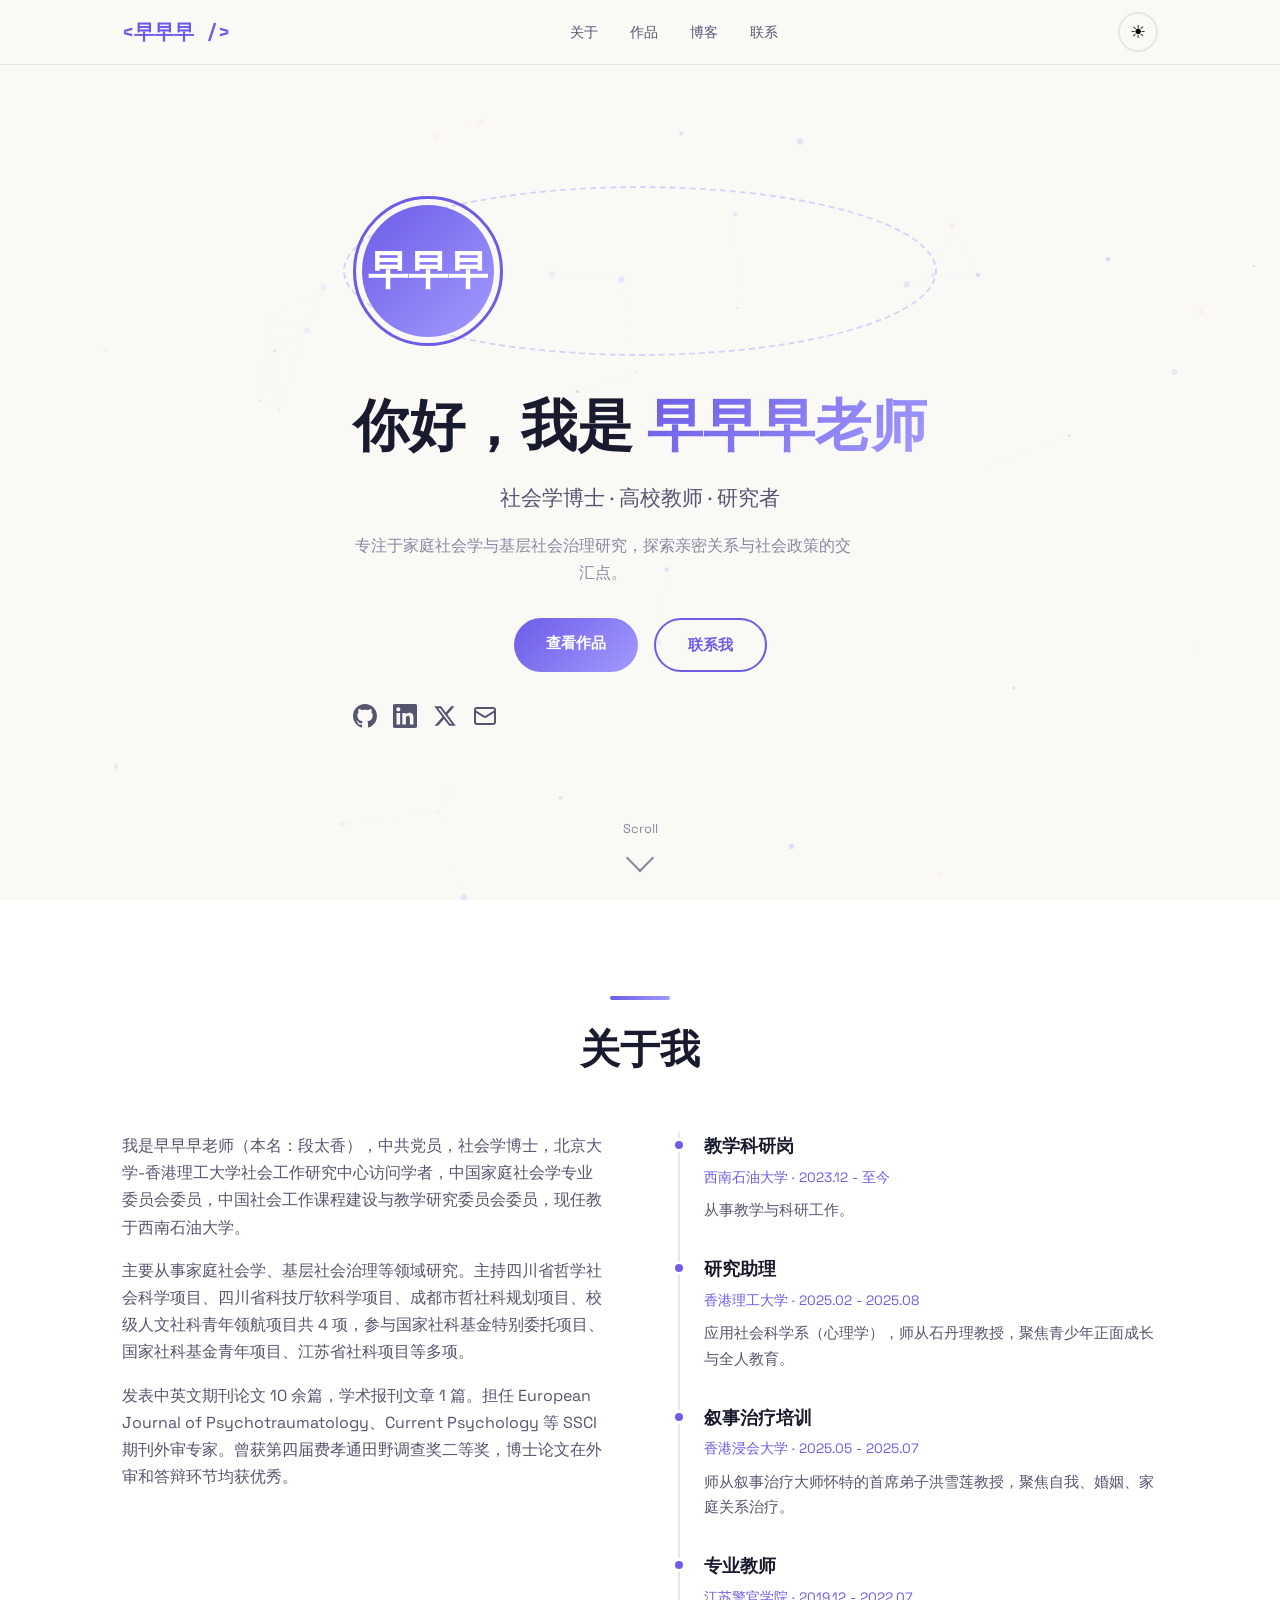
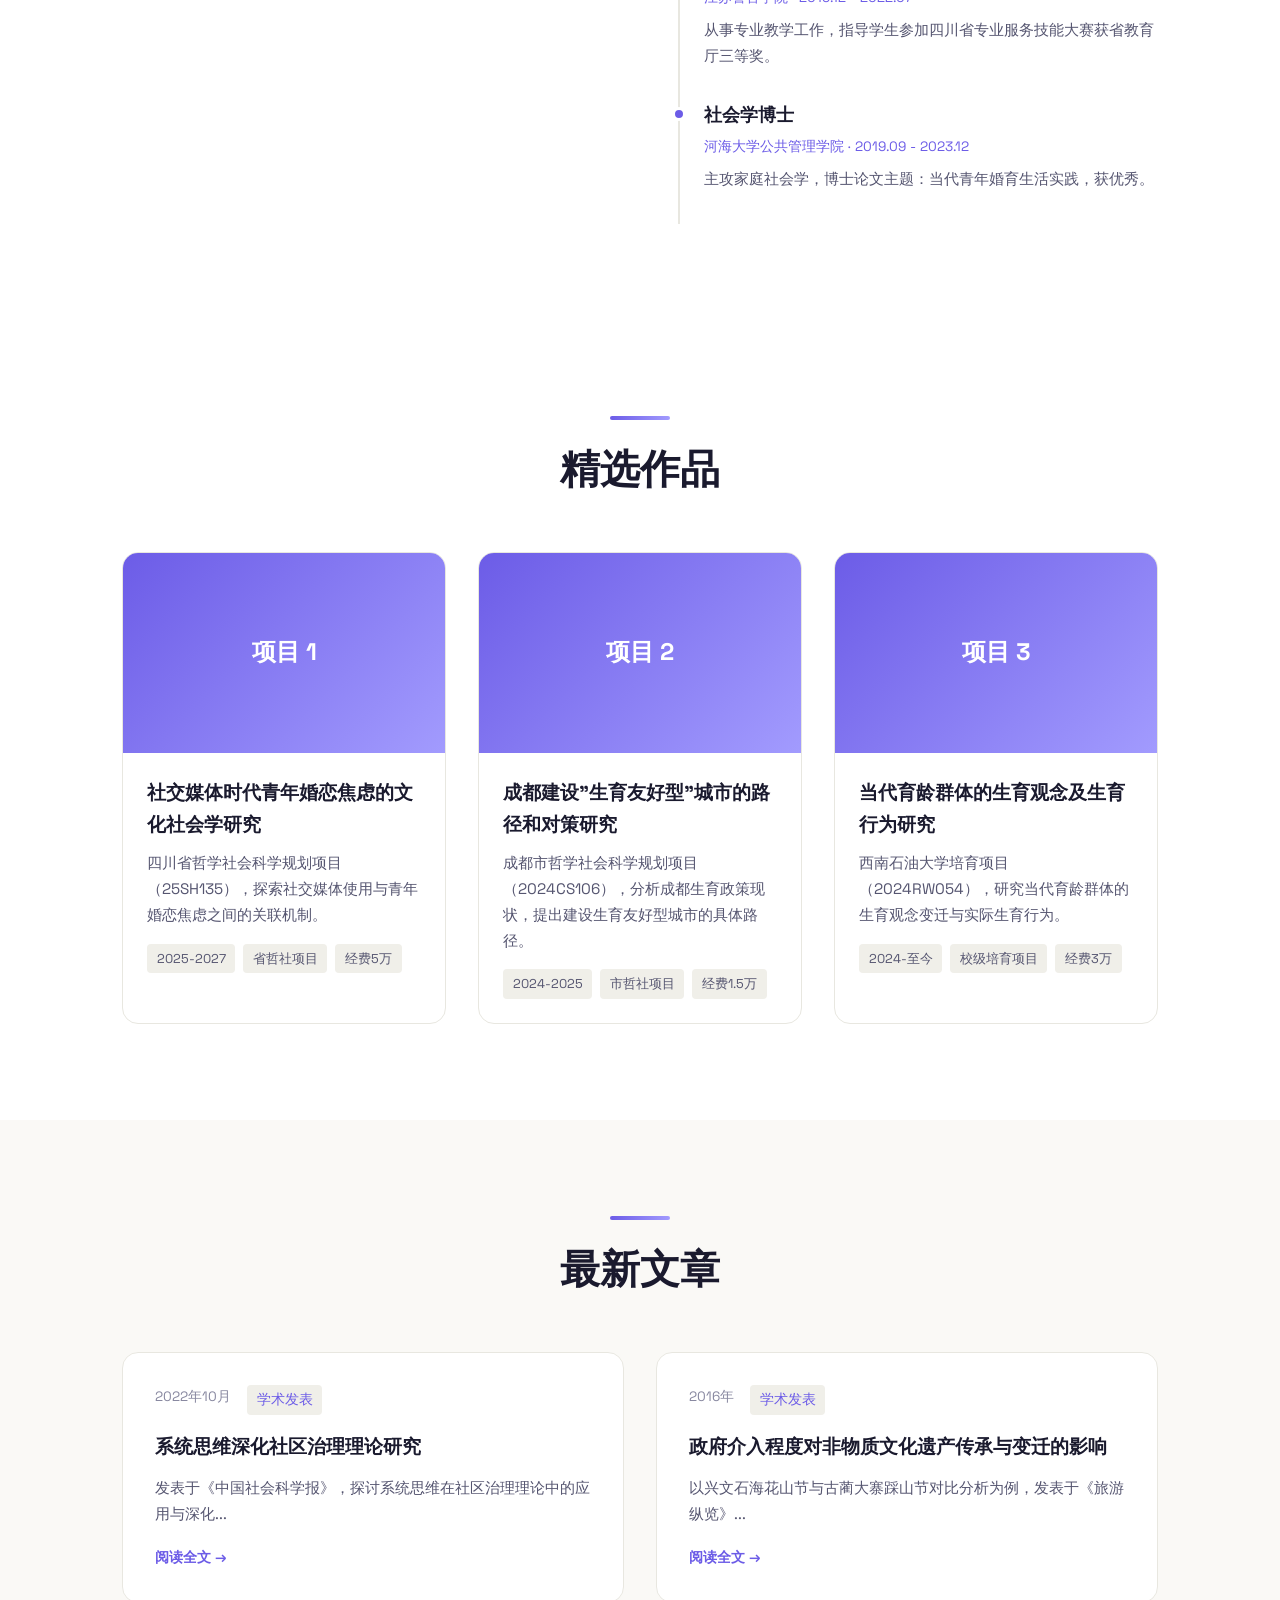
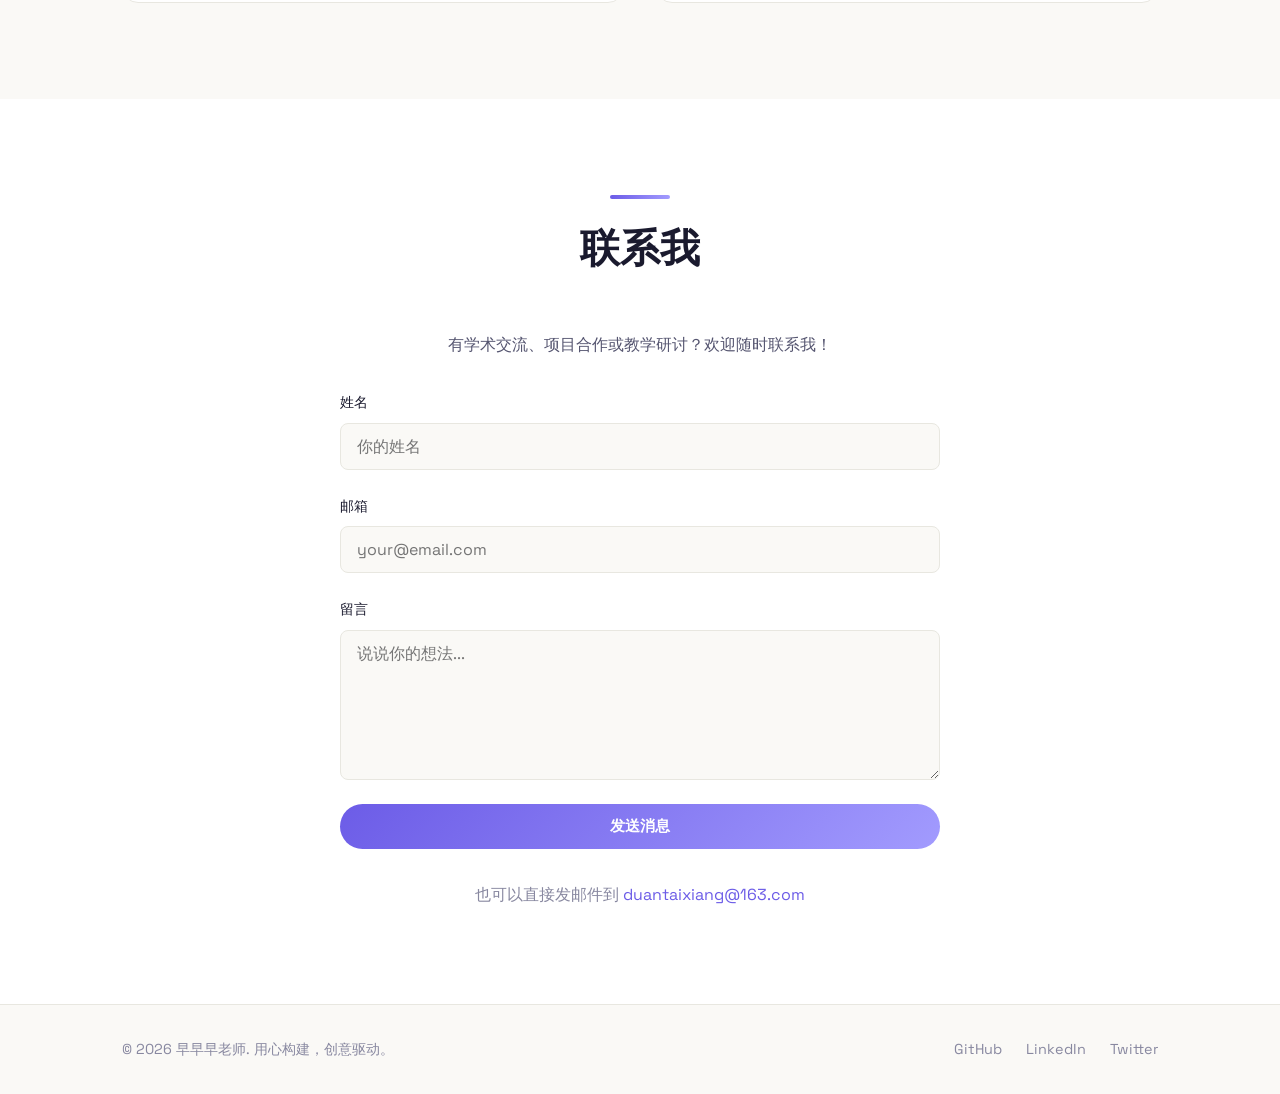
==== commit 345297ff: "Update portfolio and blog sections with real research projects and publications from resume" ====
--- a/index.html
+++ b/index.html
@@ -146,10 +146,10 @@
               </div>
             </div>
             <div class="portfolio-info">
-              <h3>电商 SaaS 平台</h3>
-              <p>从零搭建的多商户电商解决方案，支持千人并发下单。</p>
+              <h3>社交媒体时代青年婚恋焦虑的文化社会学研究</h3>
+              <p>四川省哲学社会科学规划项目（25SH135），探索社交媒体使用与青年婚恋焦虑之间的关联机制。</p>
               <div class="portfolio-tech">
-                <span>React</span><span>Node.js</span><span>Redis</span>
+                <span>2025-2027</span><span>省哲社项目</span><span>经费5万</span>
               </div>
             </div>
           </a>
@@ -161,10 +161,10 @@
               </div>
             </div>
             <div class="portfolio-info">
-              <h3>数据可视化大屏</h3>
-              <p>面向企业级用户的实时数据监控与可视化分析面板。</p>
+              <h3>成都建设"生育友好型"城市的路径和对策研究</h3>
+              <p>成都市哲学社会科学规划项目（2024CS106），分析成都生育政策现状，提出建设生育友好型城市的具体路径。</p>
               <div class="portfolio-tech">
-                <span>Vue.js</span><span>ECharts</span><span>WebSocket</span>
+                <span>2024-2025</span><span>市哲社项目</span><span>经费1.5万</span>
               </div>
             </div>
           </a>
@@ -176,10 +176,10 @@
               </div>
             </div>
             <div class="portfolio-info">
-              <h3>开源组件库</h3>
-              <p>一套轻量级、高可扩展的 UI 组件库，NPM 月下载量 5K+。</p>
+              <h3>当代育龄群体的生育观念及生育行为研究</h3>
+              <p>西南石油大学培育项目（2024RW054），研究当代育龄群体的生育观念变迁与实际生育行为。</p>
               <div class="portfolio-tech">
-                <span>TypeScript</span><span>Storybook</span><span>Rollup</span>
+                <span>2024-至今</span><span>校级培育项目</span><span>经费3万</span>
               </div>
             </div>
           </a>
@@ -195,22 +195,22 @@
           最新文章
         </h2>
         <div class="blog-grid fade-in">
-          <a href="blog/blog-1.html" class="blog-card">
+          <a href="#" class="blog-card">
             <div class="blog-meta">
-              <time datetime="2024-03-15">2024年3月15日</time>
-              <span class="blog-category">前端开发</span>
-            </div>
-            <h3>现代 CSS 入门指南</h3>
-            <p>探索 CSS 最新特性，让布局设计变得轻松优雅...</p>
+              <time datetime="2022-10">2022年10月</time>
+              <span class="blog-category">学术发表</span>
+            </div>
+            <h3>系统思维深化社区治理理论研究</h3>
+            <p>发表于《中国社会科学报》，探讨系统思维在社区治理理论中的应用与深化...</p>
             <span class="read-more">阅读全文 &rarr;</span>
           </a>
-          <a href="blog/blog-2.html" class="blog-card">
+          <a href="#" class="blog-card">
             <div class="blog-meta">
-              <time datetime="2024-02-20">2024年2月20日</time>
-              <span class="blog-category">设计思维</span>
-            </div>
-            <h3>开发者必知的设计原则</h3>
-            <p>为什么每个开发者都应该掌握基础设计原则，以及如何运用它们...</p>
+              <time datetime="2016">2016年</time>
+              <span class="blog-category">学术发表</span>
+            </div>
+            <h3>政府介入程度对非物质文化遗产传承与变迁的影响</h3>
+            <p>以兴文石海花山节与古蔺大寨踩山节对比分析为例，发表于《旅游纵览》...</p>
             <span class="read-more">阅读全文 &rarr;</span>
           </a>
         </div>
@@ -225,7 +225,7 @@
           联系我
         </h2>
         <div class="contact-content fade-in">
-          <p class="contact-intro">有项目合作或技术交流？欢迎随时联系我！</p>
+          <p class="contact-intro">有学术交流、项目合作或教学研讨？欢迎随时联系我！</p>
           <form class="contact-form" action="https://formspree.io/f/your-form-id" method="POST">
             <div class="form-group">
               <label for="name">姓名</label>
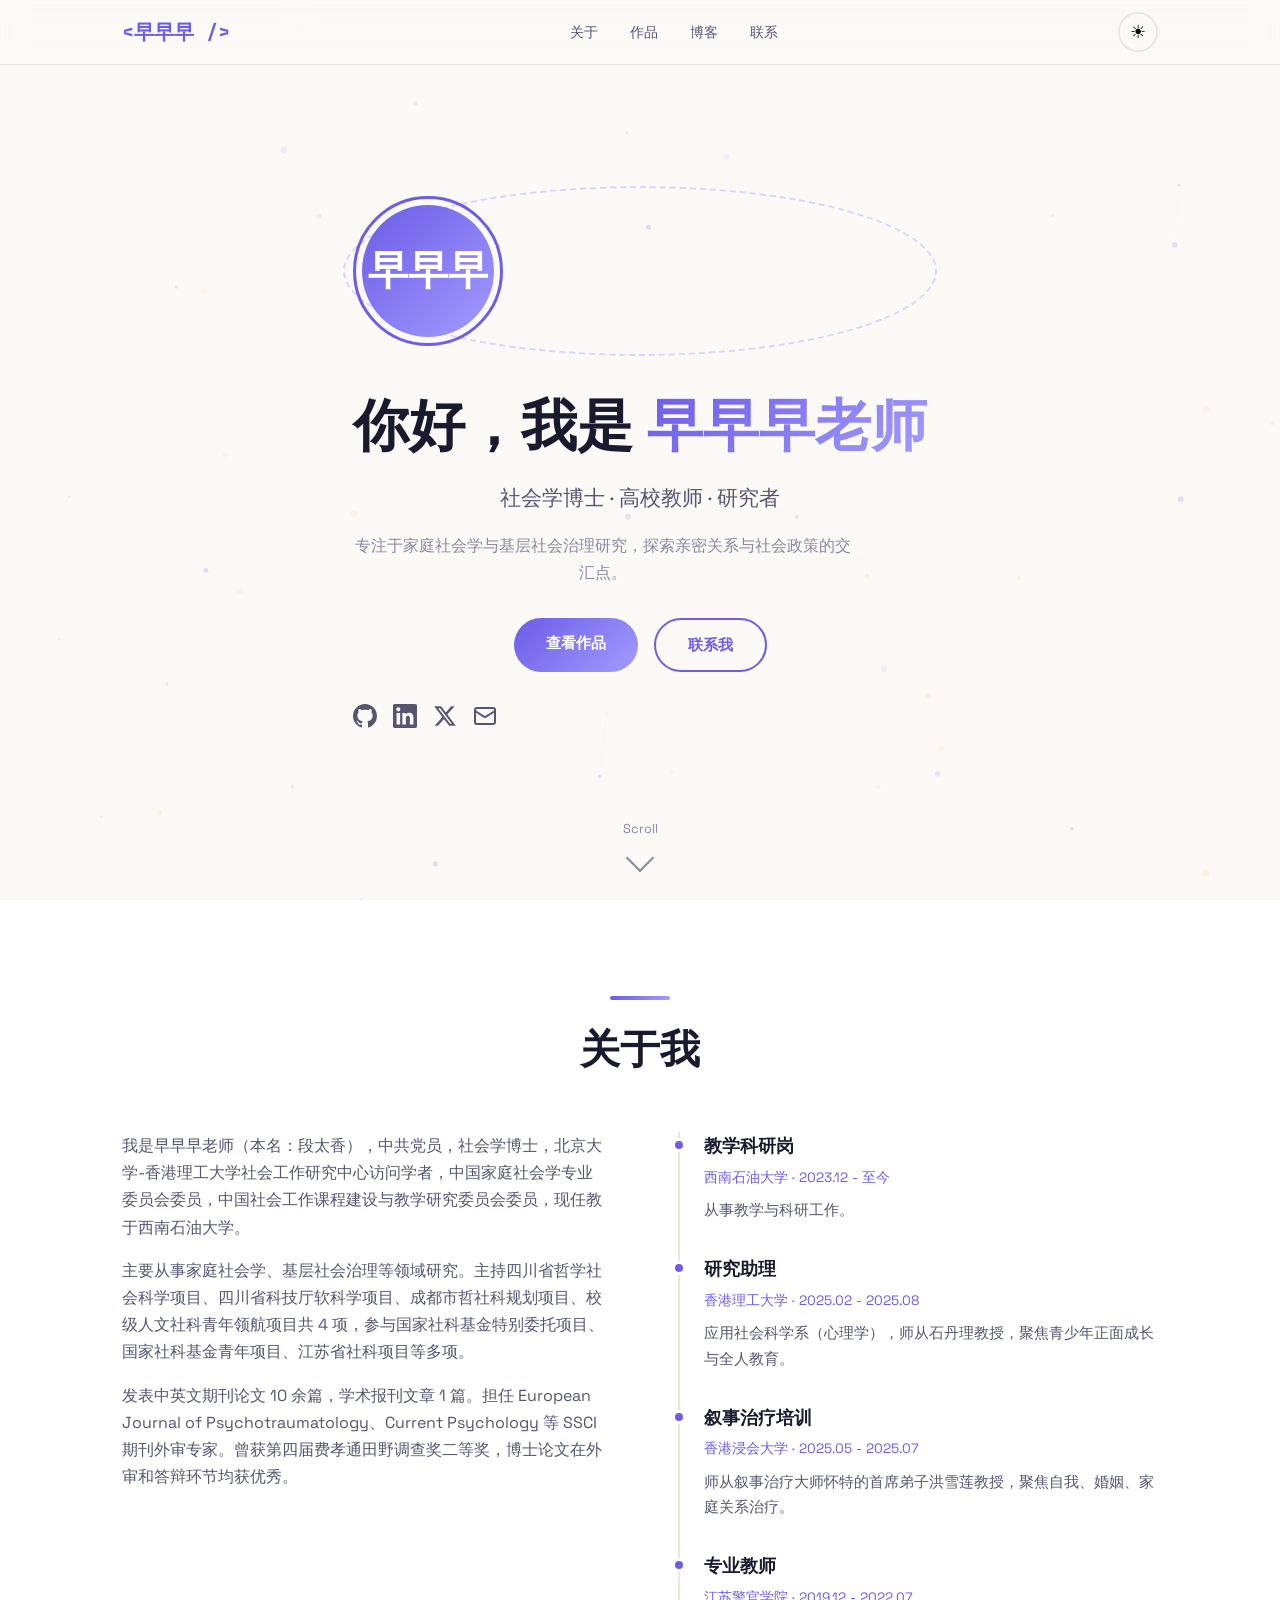
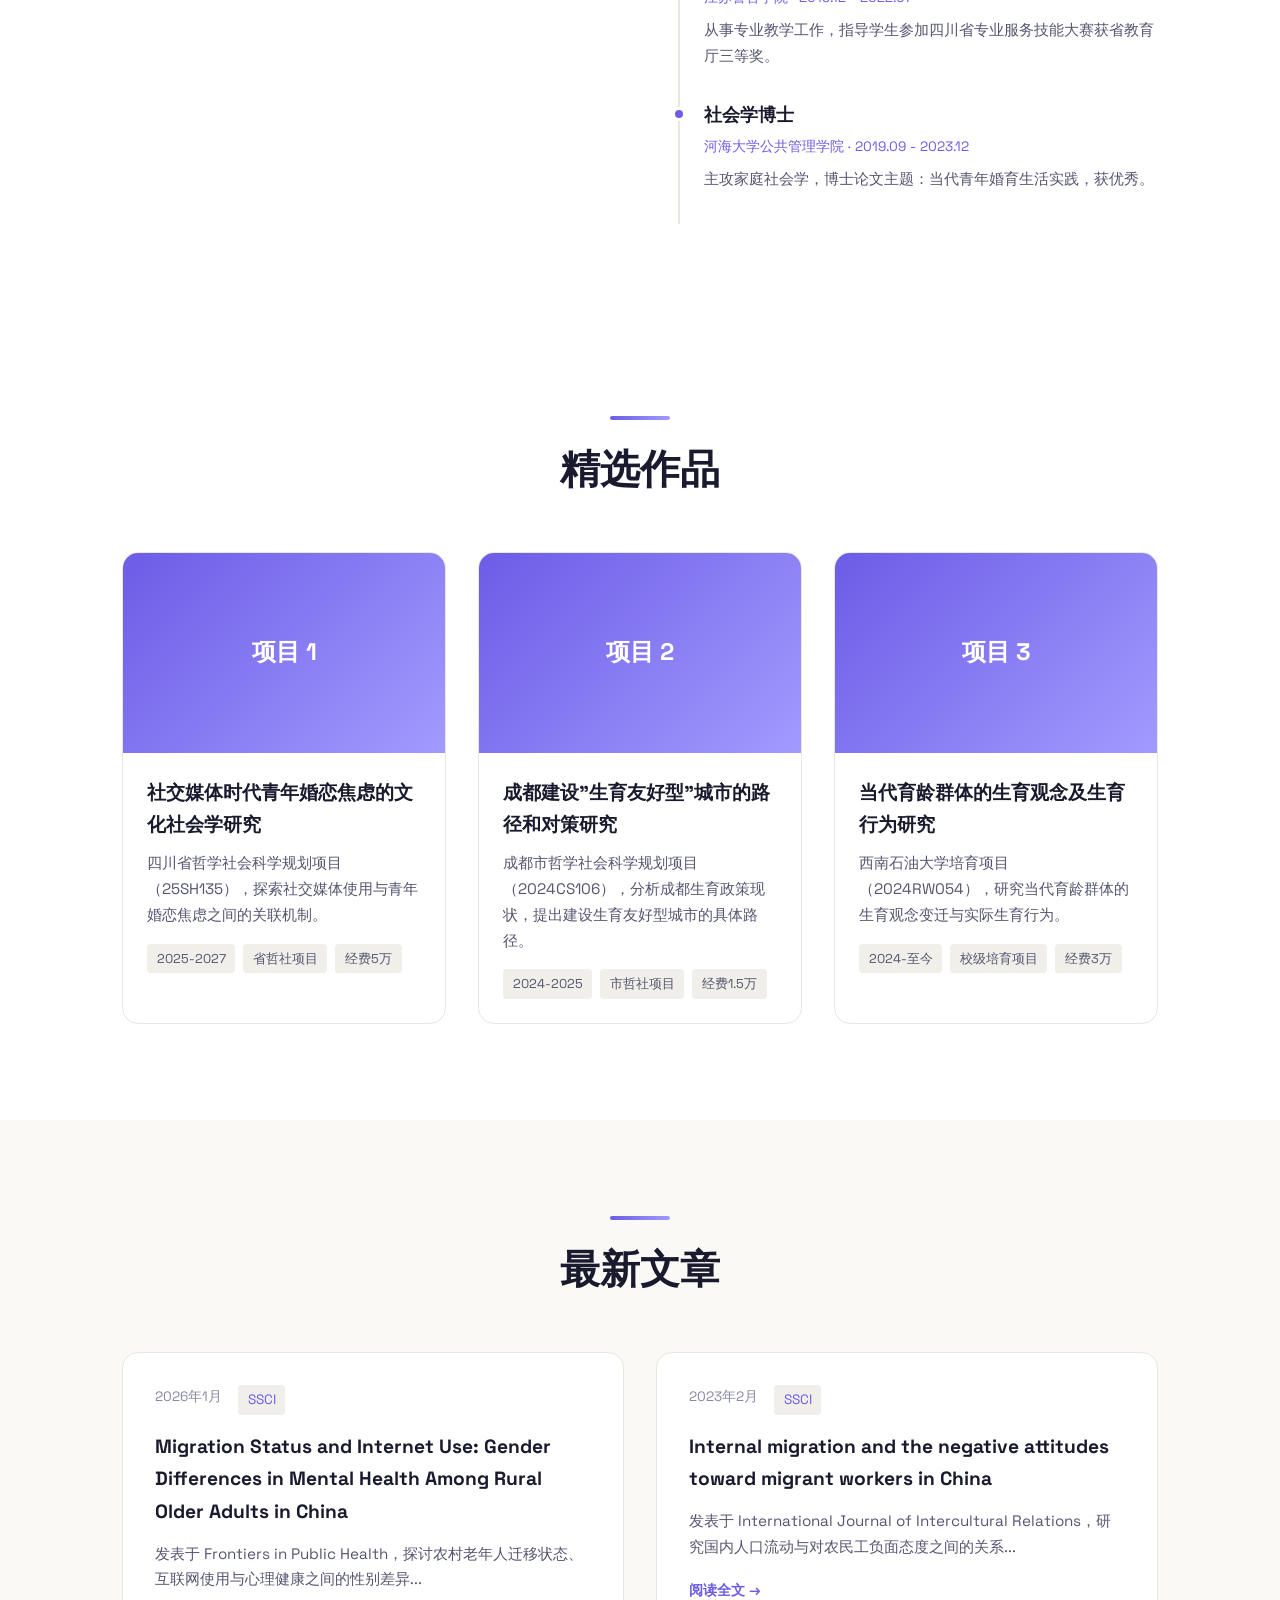
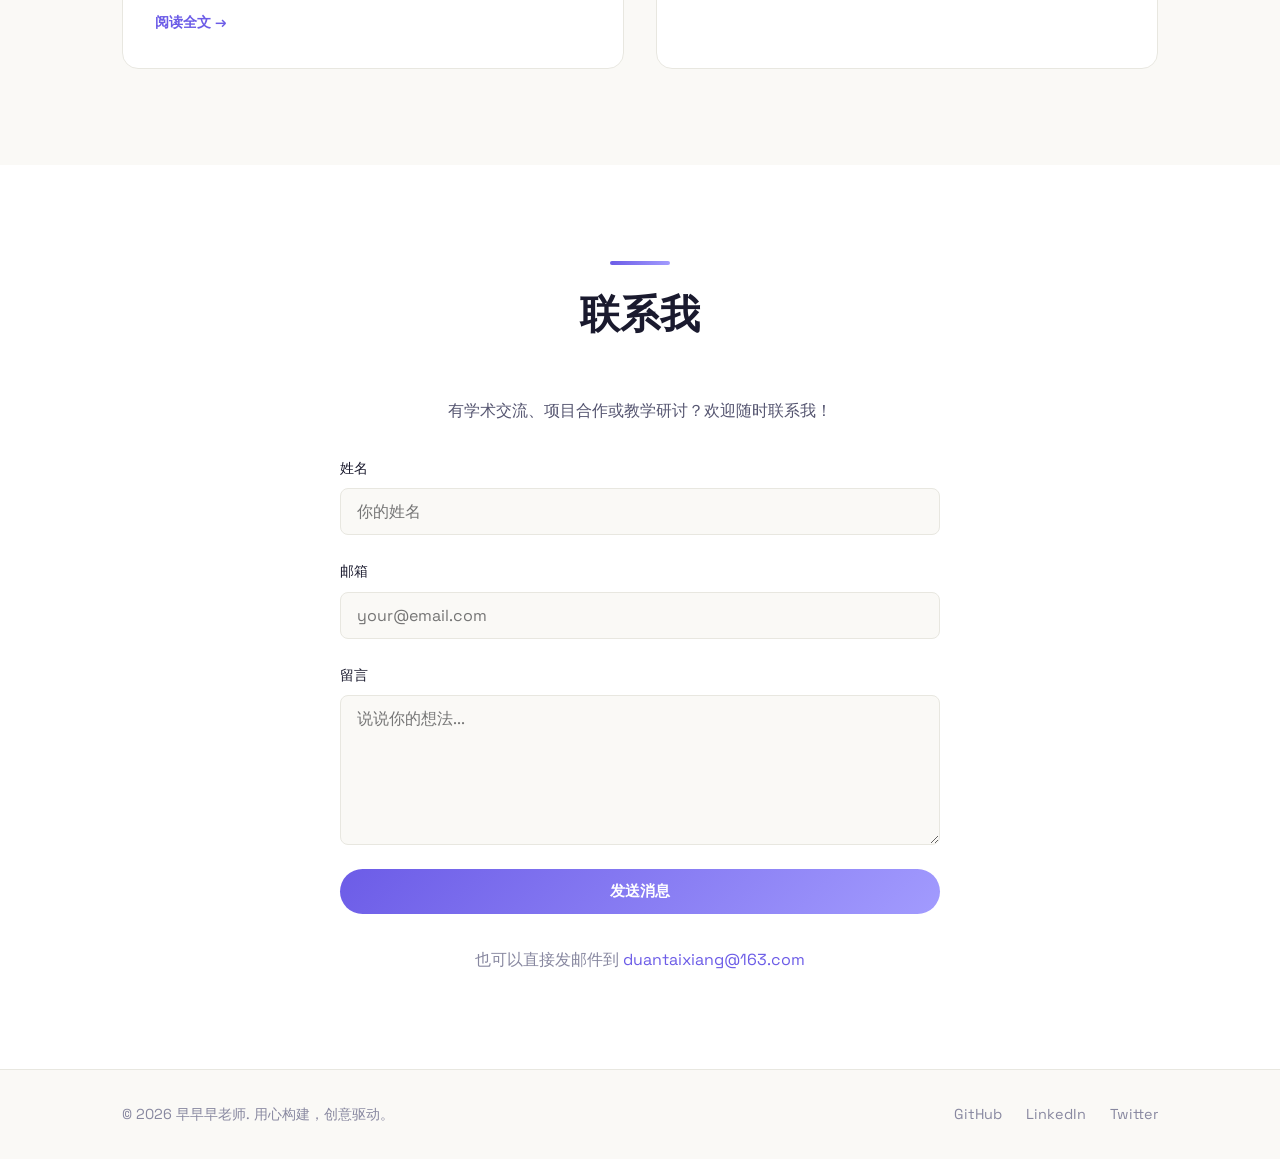
==== commit 9659f89d: "Update blog section with two SSCI publications from resume" ====
--- a/index.html
+++ b/index.html
@@ -197,20 +197,20 @@
         <div class="blog-grid fade-in">
           <a href="#" class="blog-card">
             <div class="blog-meta">
-              <time datetime="2022-10">2022年10月</time>
-              <span class="blog-category">学术发表</span>
-            </div>
-            <h3>系统思维深化社区治理理论研究</h3>
-            <p>发表于《中国社会科学报》，探讨系统思维在社区治理理论中的应用与深化...</p>
+              <time datetime="2026-01">2026年1月</time>
+              <span class="blog-category">SSCI</span>
+            </div>
+            <h3>Migration Status and Internet Use: Gender Differences in Mental Health Among Rural Older Adults in China</h3>
+            <p>发表于 Frontiers in Public Health，探讨农村老年人迁移状态、互联网使用与心理健康之间的性别差异...</p>
             <span class="read-more">阅读全文 &rarr;</span>
           </a>
           <a href="#" class="blog-card">
             <div class="blog-meta">
-              <time datetime="2016">2016年</time>
-              <span class="blog-category">学术发表</span>
-            </div>
-            <h3>政府介入程度对非物质文化遗产传承与变迁的影响</h3>
-            <p>以兴文石海花山节与古蔺大寨踩山节对比分析为例，发表于《旅游纵览》...</p>
+              <time datetime="2023-02">2023年2月</time>
+              <span class="blog-category">SSCI</span>
+            </div>
+            <h3>Internal migration and the negative attitudes toward migrant workers in China</h3>
+            <p>发表于 International Journal of Intercultural Relations，研究国内人口流动与对农民工负面态度之间的关系...</p>
             <span class="read-more">阅读全文 &rarr;</span>
           </a>
         </div>
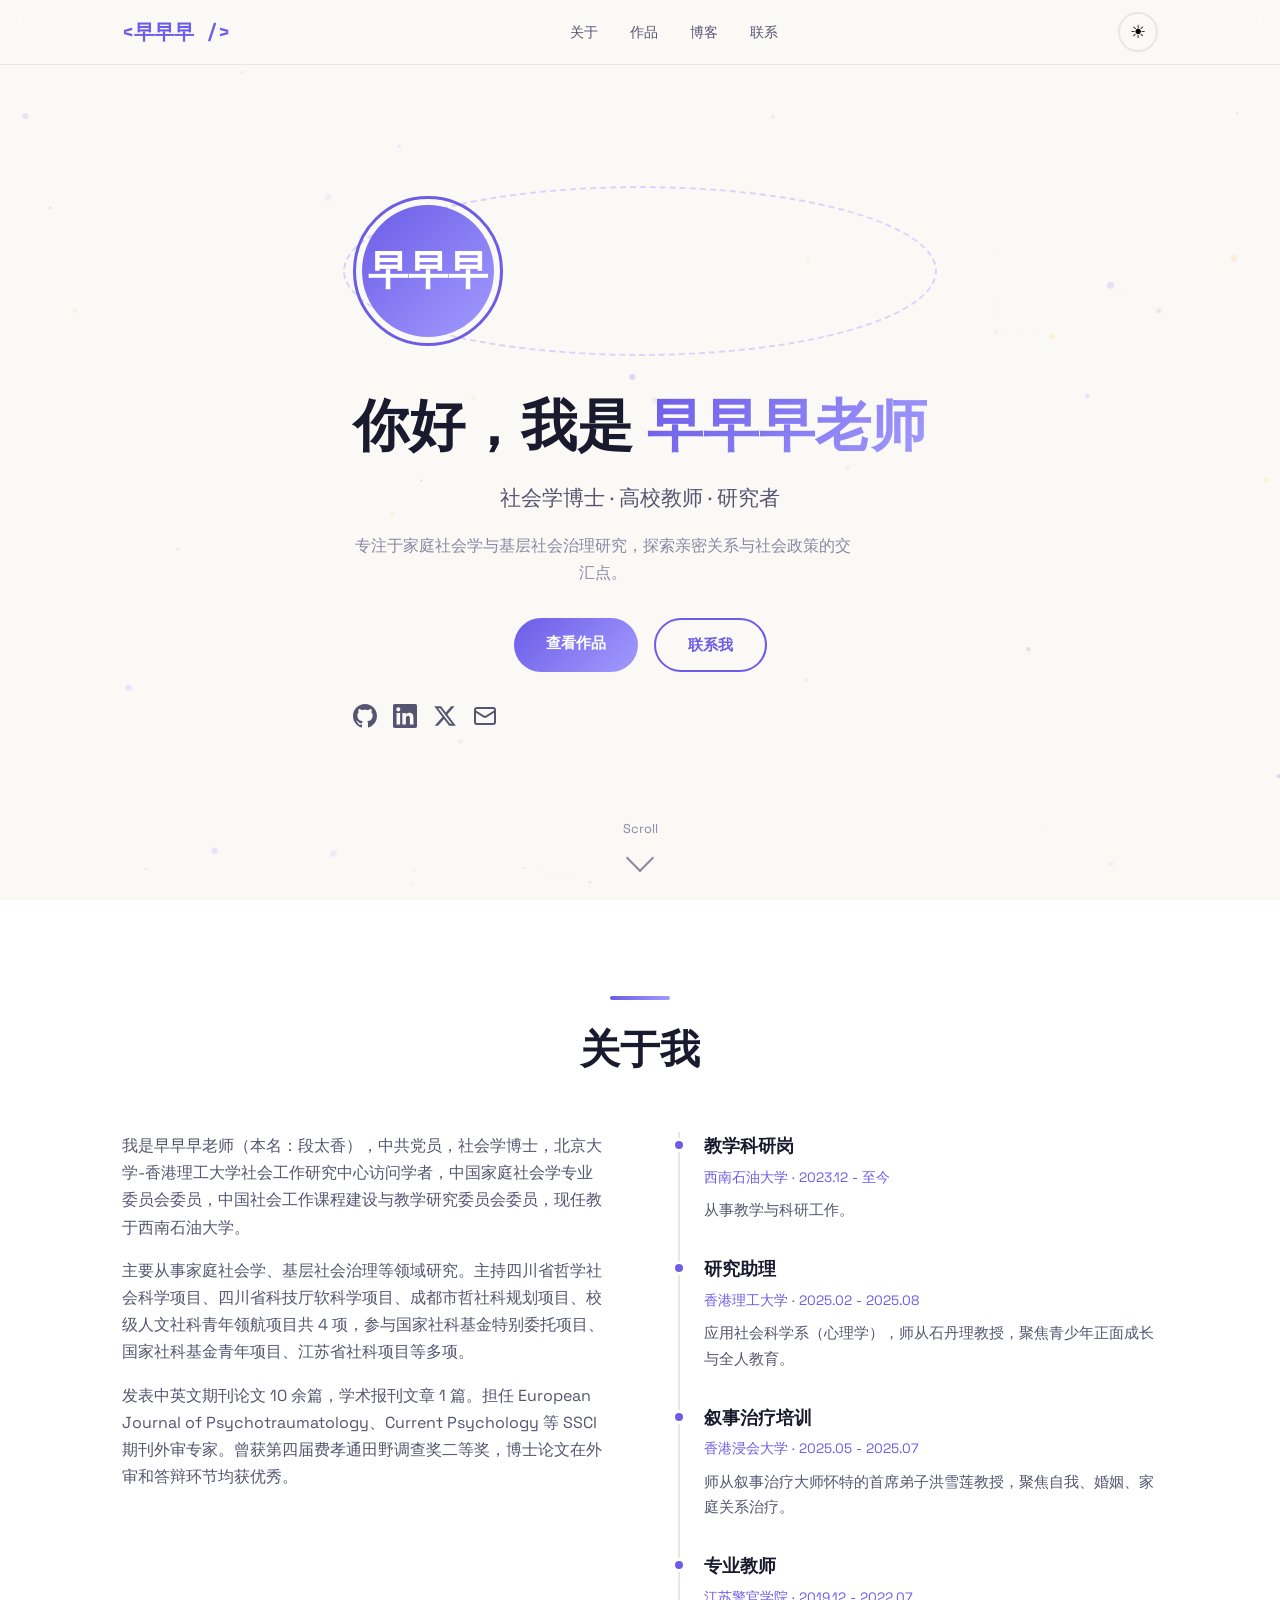
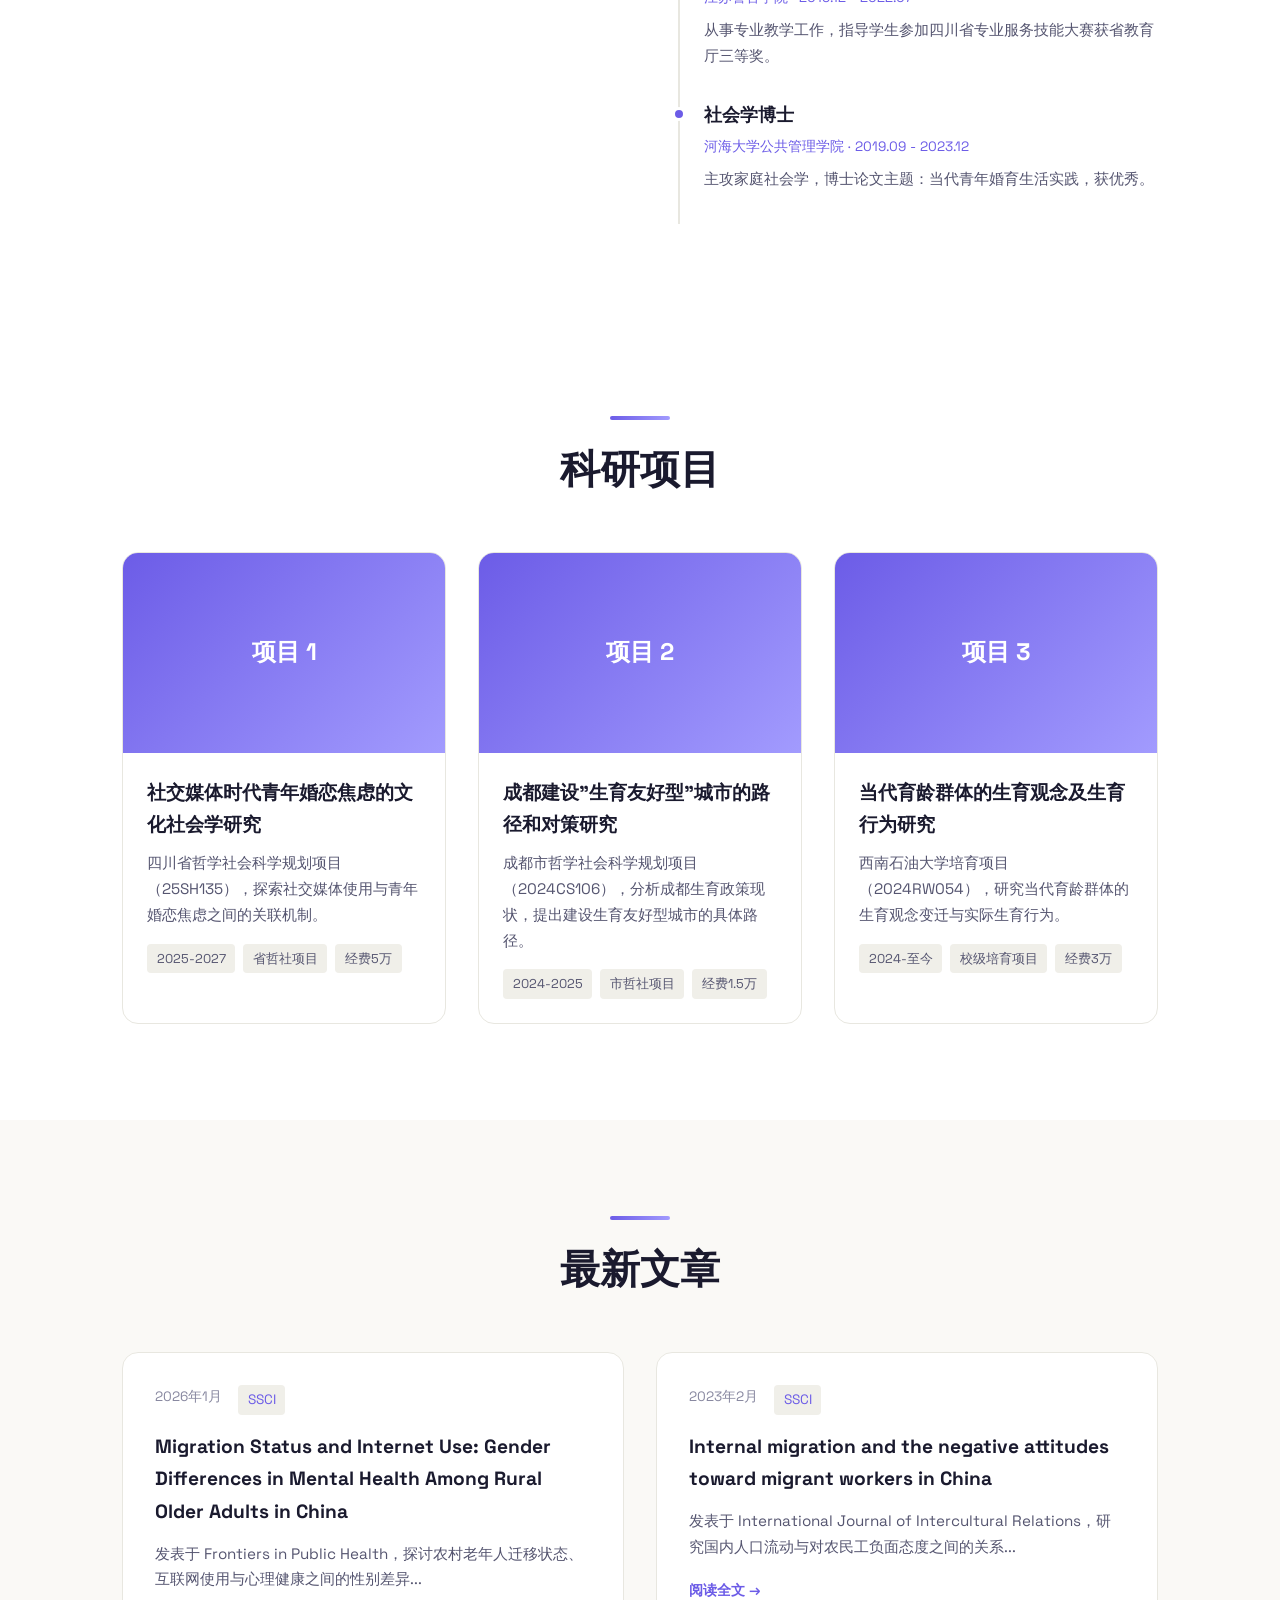
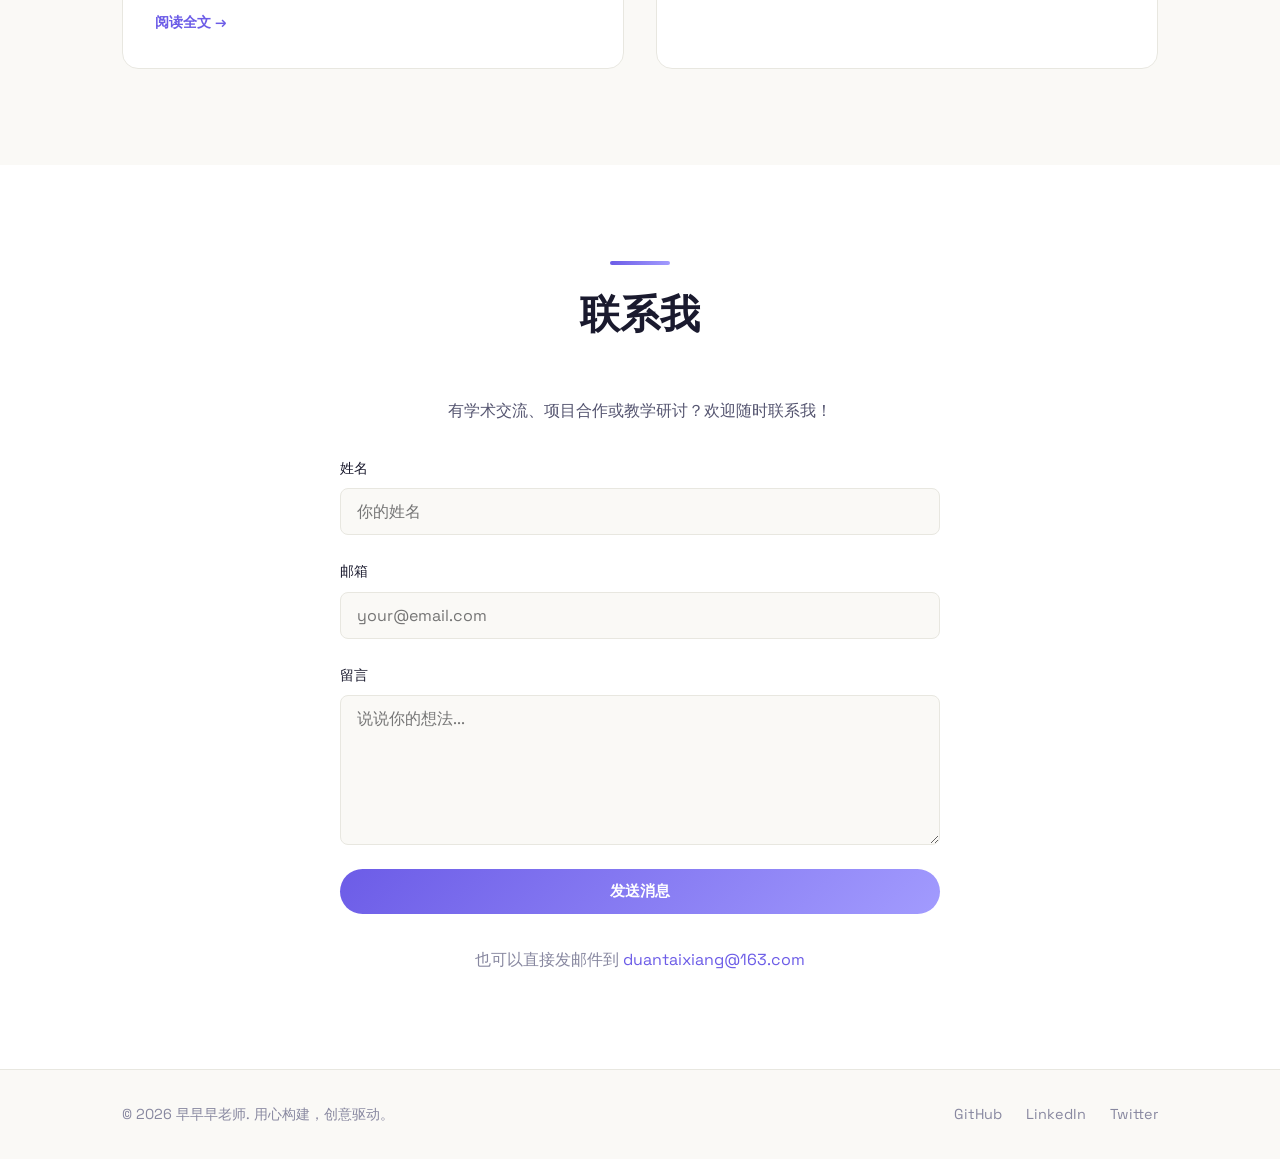
==== commit 28f252ef: "Rename portfolio section to 科研项目" ====
--- a/index.html
+++ b/index.html
@@ -135,7 +135,7 @@
       <div class="container">
         <h2 class="section-title">
           <span class="title-decoration"></span>
-          精选作品
+          科研项目
         </h2>
         <div class="portfolio-grid fade-in">
           <a href="#" class="portfolio-card" data-project="1">
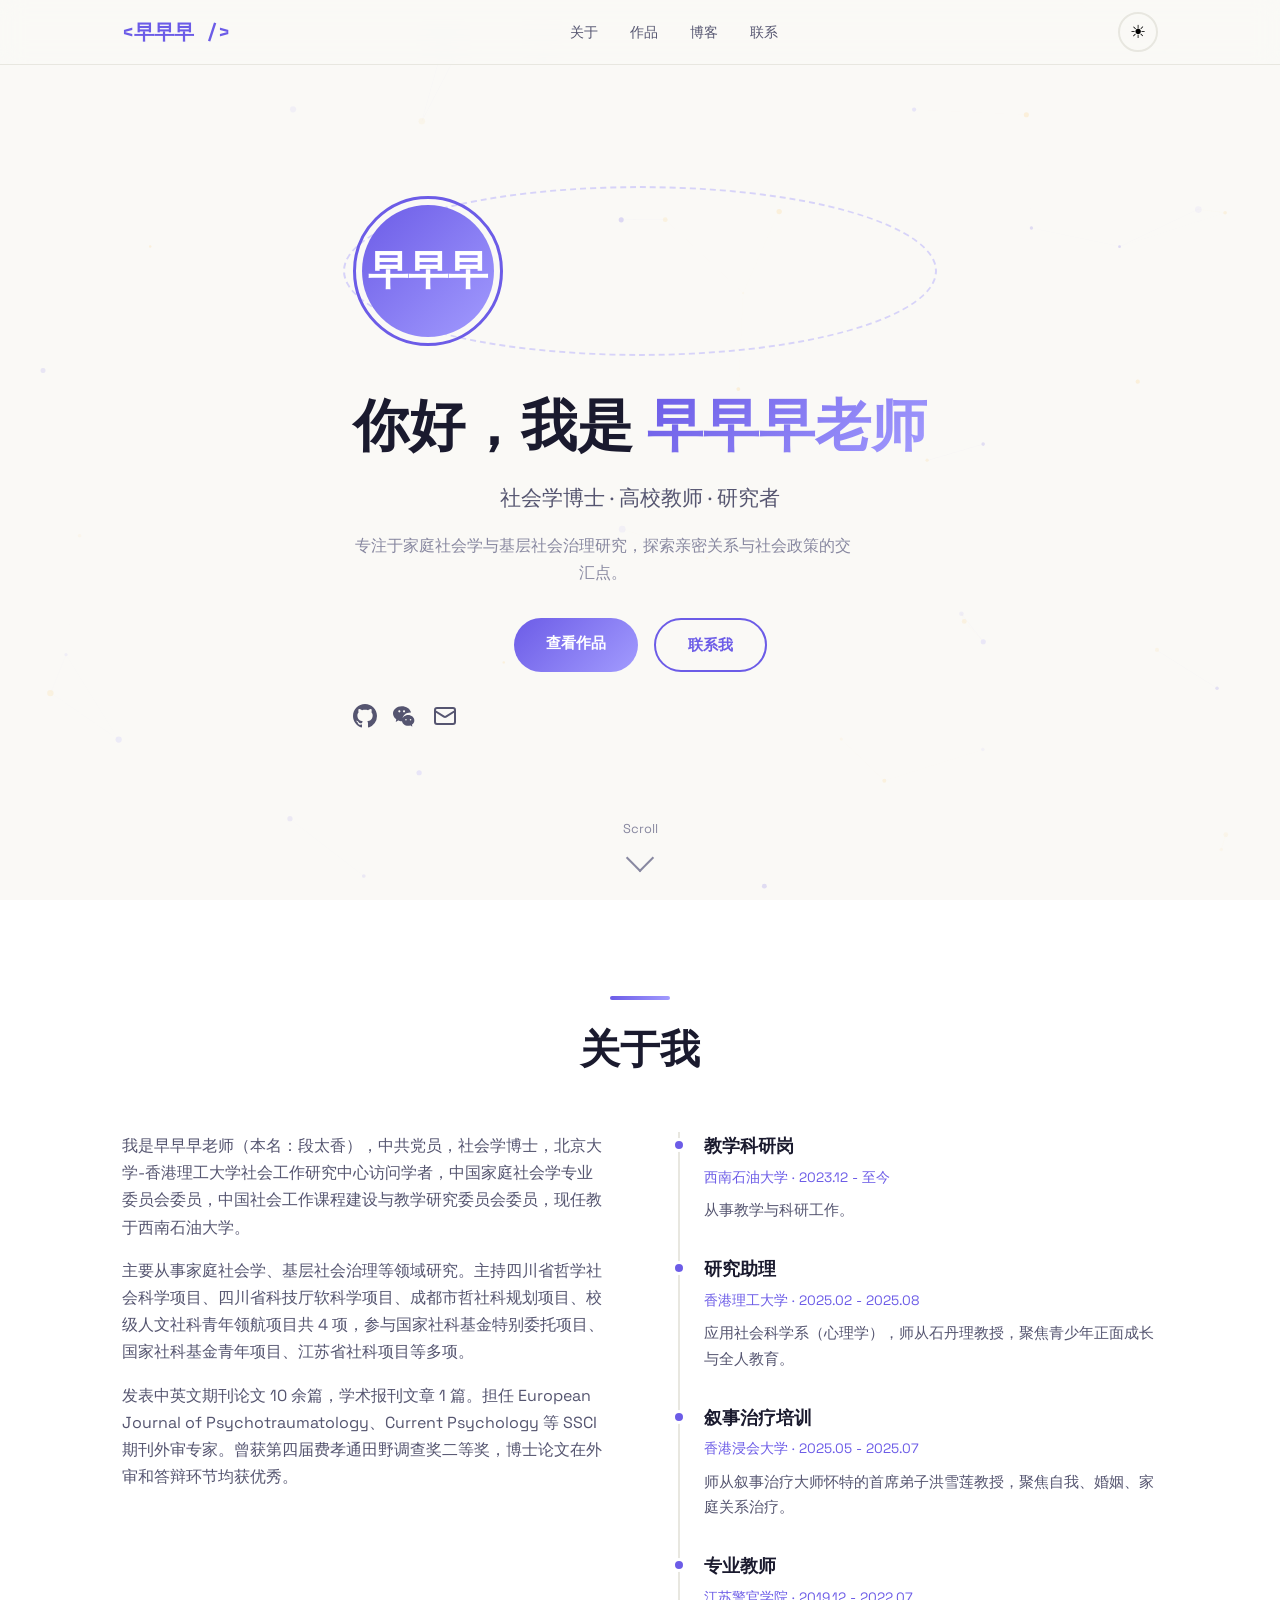
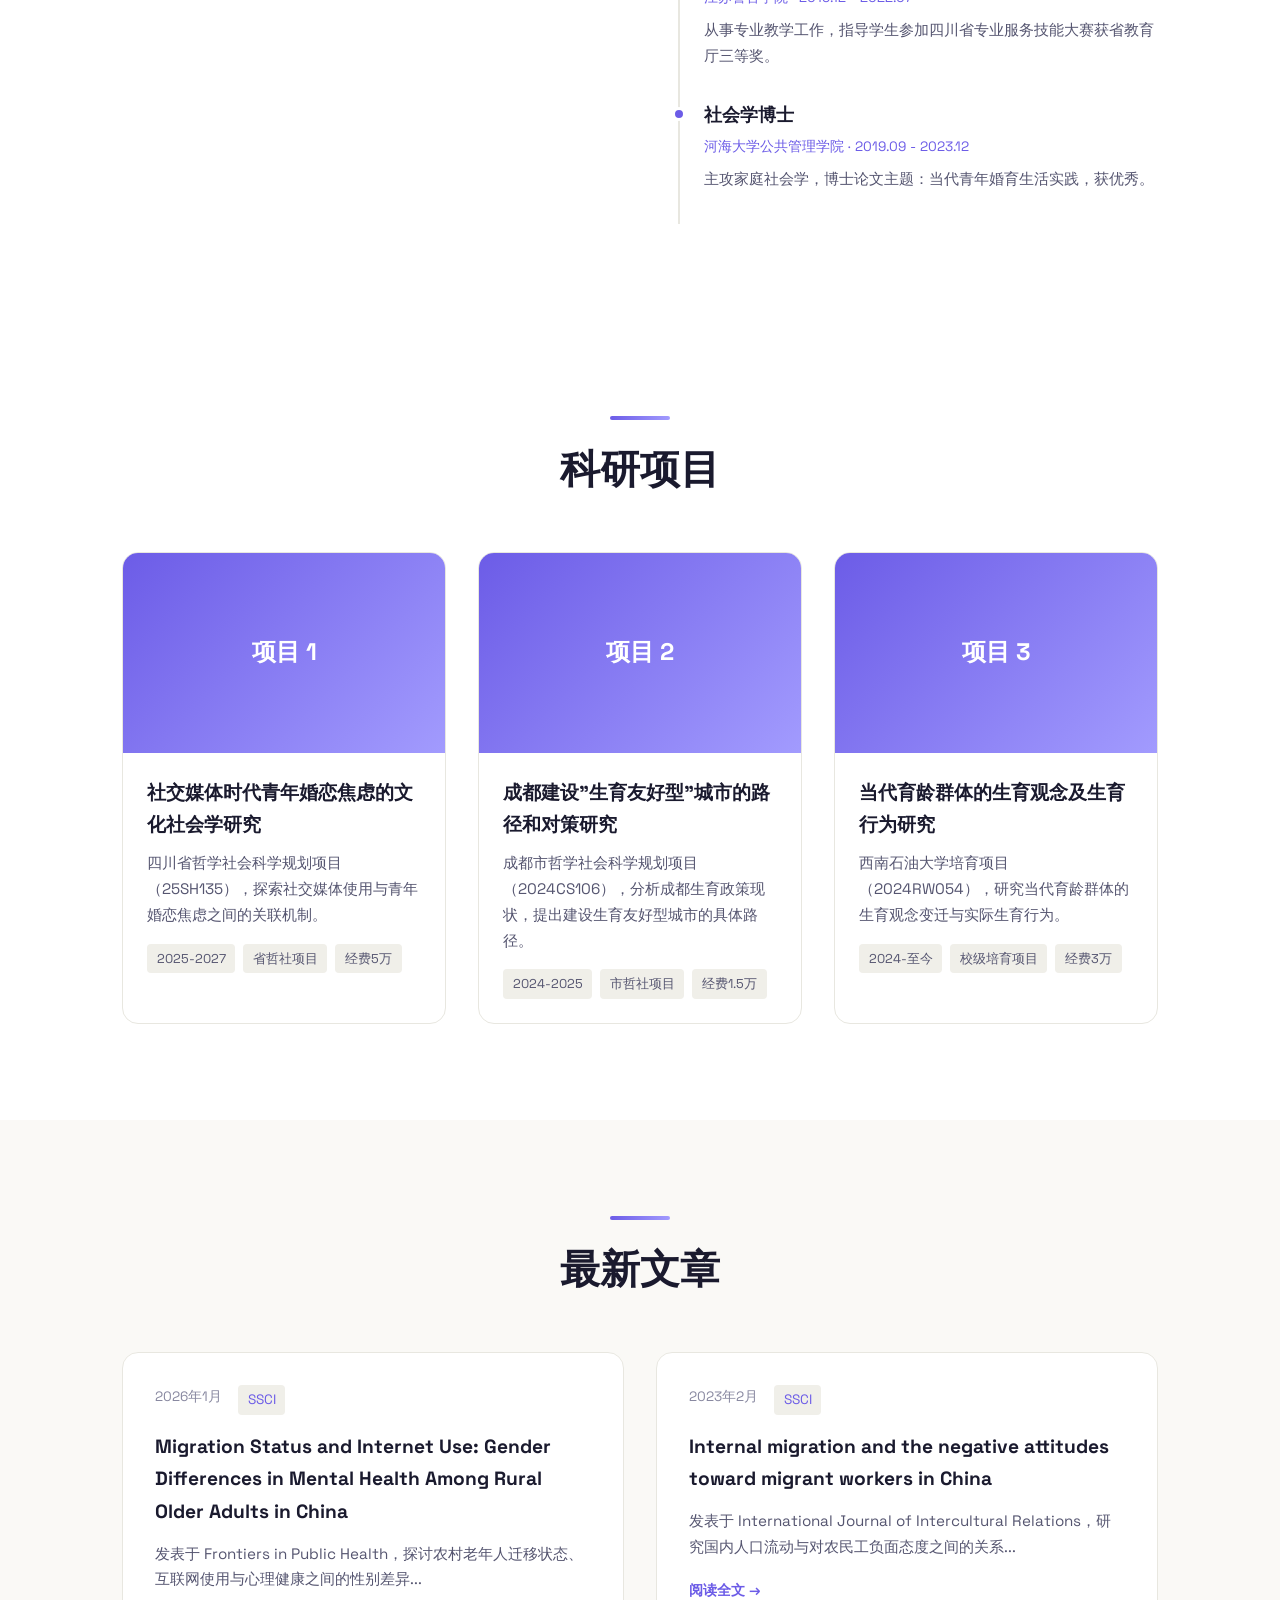
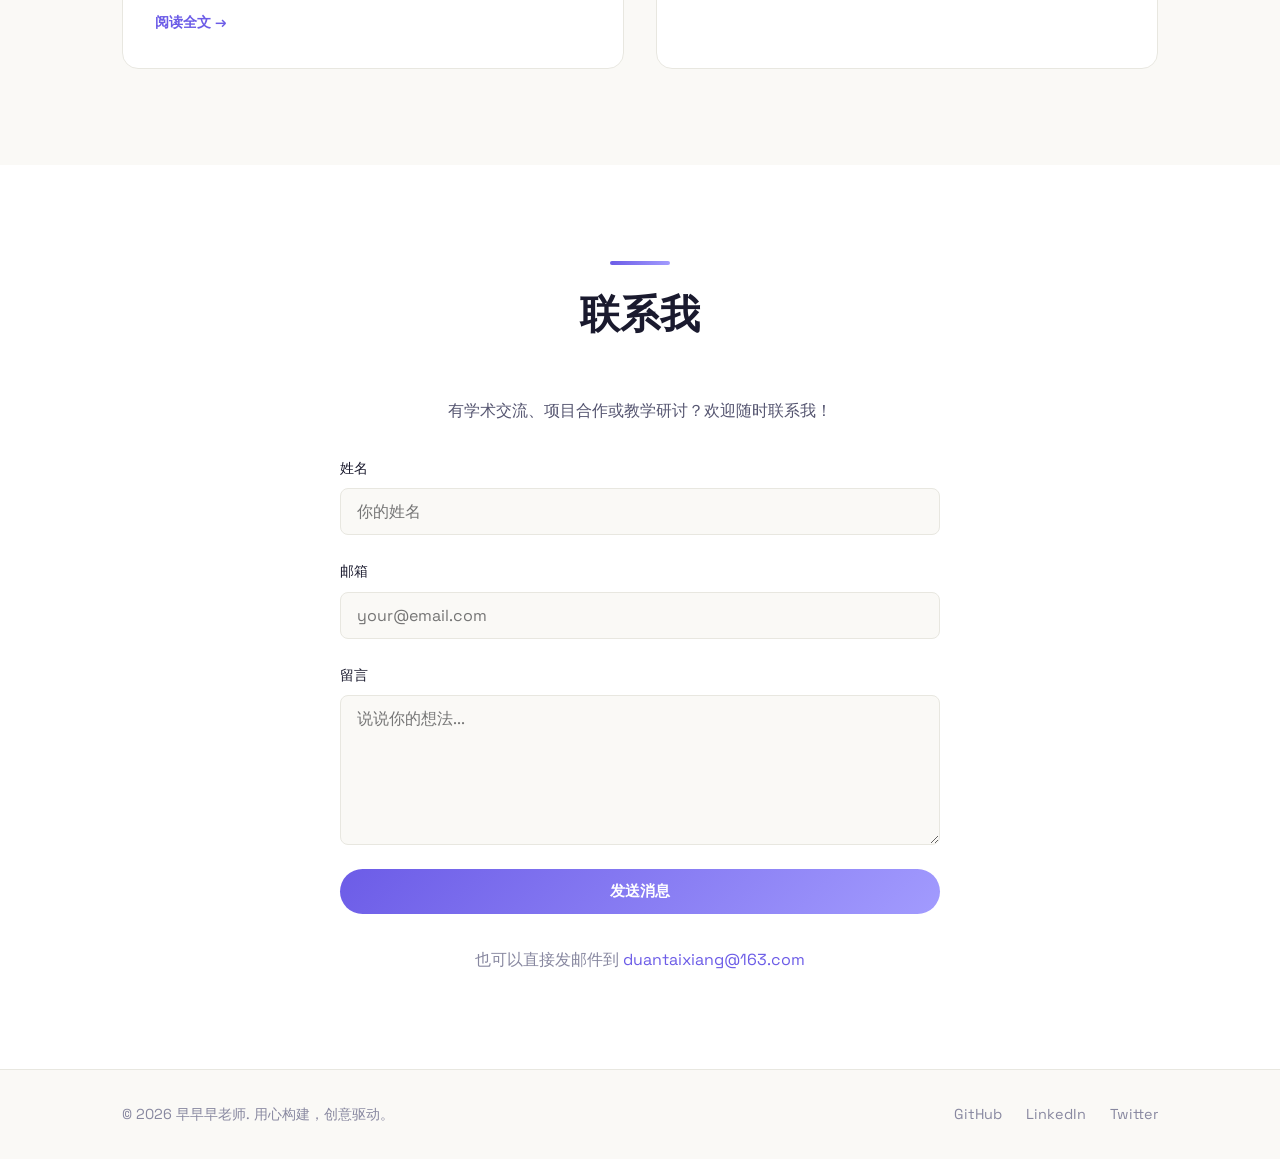
==== commit ba69e2a7: "Replace LinkedIn and X with WeChat (微信号：13678101269)" ====
--- a/index.html
+++ b/index.html
@@ -54,11 +54,8 @@
           <a href="https://github.com/zzzaolaoshi" target="_blank" rel="noopener" class="social-link" aria-label="GitHub">
             <svg width="24" height="24" viewBox="0 0 24 24" fill="currentColor"><path d="M12 0C5.37 0 0 5.37 0 12c0 5.31 3.435 9.795 8.205 11.385.6.105.825-.255.825-.57 0-.285-.015-1.23-.015-2.235-3.015.555-3.795-.735-4.035-1.41-.135-.345-.72-1.41-1.23-1.695-.42-.225-1.02-.78-.015-.795.945-.015 1.62.87 1.845 1.23 1.08 1.815 2.805 1.305 3.495.99.105-.78.42-1.305.765-1.605-2.67-.3-5.46-1.335-5.46-5.925 0-1.305.465-2.385 1.23-3.225-.12-.3-.54-1.53.12-3.18 0 0 1.005-.315 3.3 1.23.96-.27 1.98-.405 3-.405s2.04.135 3 .405c2.295-1.56 3.3-1.23 3.3-1.23.66 1.65.24 2.88.12 3.18.765.84 1.23 1.905 1.23 3.225 0 4.605-2.805 5.625-5.475 5.925.435.375.81 1.095.81 2.22 0 1.605-.015 2.895-.015 3.3 0 .315.225.69.825.57A12.02 12.02 0 0024 12c0-6.63-5.37-12-12-12z"/></svg>
           </a>
-          <a href="https://linkedin.com/in/zzzaolaoshi" target="_blank" rel="noopener" class="social-link" aria-label="LinkedIn">
-            <svg width="24" height="24" viewBox="0 0 24 24" fill="currentColor"><path d="M20.447 20.452h-3.554v-5.569c0-1.328-.027-3.037-1.852-3.037-1.853 0-2.136 1.445-2.136 2.939v5.667H9.351V9h3.414v1.561h.046c.477-.9 1.637-1.85 3.37-1.85 3.601 0 4.267 2.37 4.267 5.455v6.286zM5.337 7.433a2.062 2.062 0 01-2.063-2.065 2.064 2.064 0 112.063 2.065zm1.782 13.019H3.555V9h3.564v11.452zM22.225 0H1.771C.792 0 0 .774 0 1.729v20.542C0 23.227.792 24 1.771 24h20.451C23.2 24 24 23.227 24 22.271V1.729C24 .774 23.2 0 22.222 0h.003z"/></svg>
-          </a>
-          <a href="https://x.com/zzzaolaoshi" target="_blank" rel="noopener" class="social-link" aria-label="Twitter/X">
-            <svg width="24" height="24" viewBox="0 0 24 24" fill="currentColor"><path d="M18.244 2.25h3.308l-7.227 8.26 8.502 11.24H16.17l-5.214-6.817L4.99 21.75H1.68l7.73-8.835L1.254 2.25H8.08l4.713 6.231zm-1.161 17.52h1.833L7.084 4.126H5.117z"/></svg>
+          <a href="#" class="social-link" aria-label="WeChat" title="微信号：13678101269">
+            <svg width="24" height="24" viewBox="0 0 24 24" fill="currentColor"><path d="M8.691 2.188C3.891 2.188 0 5.476 0 9.53c0 2.212 1.17 4.203 3.002 5.55a.59.59 0 01.213.665l-.39 1.48c-.019.07-.048.141-.048.213 0 .163.132.295.295.295a.326.326 0 00.167-.054l1.903-1.112a.864.864 0 01.392-.099c.178 0 .35.064.488.177a9.19 9.19 0 003.066.526c.239 0 .473-.015.704-.044a8.49 8.49 0 01-.242-2.025c0-3.627 3.473-6.566 7.757-6.566.269 0 .532.02.79.048C17.085 4.454 13.283 2.188 8.691 2.188zm-2.35 4.07c.586 0 1.06.475 1.06 1.06s-.474 1.06-1.06 1.06-1.06-.475-1.06-1.06.474-1.06 1.06-1.06zm4.702 0c.586 0 1.06.475 1.06 1.06s-.474 1.06-1.06 1.06-1.06-.475-1.06-1.06.474-1.06 1.06-1.06zm4.213 4.69c-3.494 0-6.327 2.433-6.327 5.433 0 3.002 2.833 5.435 6.327 5.435.715 0 1.398-.107 2.036-.302a.628.628 0 01.288.073l1.392.816a.237.237 0 00.122.04c.12 0 .217-.098.217-.216a.36.36 0 00-.035-.156l-.286-1.084a.433.433 0 01.155-.487c1.344-.99 2.205-2.44 2.205-4.02 0-3-2.834-5.434-6.328-5.434h.234zm-2.294 4.068c.429 0 .777.348.777.777s-.348.777-.777.777a.777.777 0 010-1.554zm4.59 0c.429 0 .777.348.777.777s-.348.777-.777.777a.777.777 0 010-1.554z"/></svg>
           </a>
           <a href="mailto:duantaixiang@163.com" class="social-link" aria-label="Email">
             <svg width="24" height="24" viewBox="0 0 24 24" fill="none" stroke="currentColor" stroke-width="2"><rect x="2" y="4" width="20" height="16" rx="2"/><path d="m22 7-8.97 5.7a1.94 1.94 0 0 1-2.06 0L2 7"/></svg>
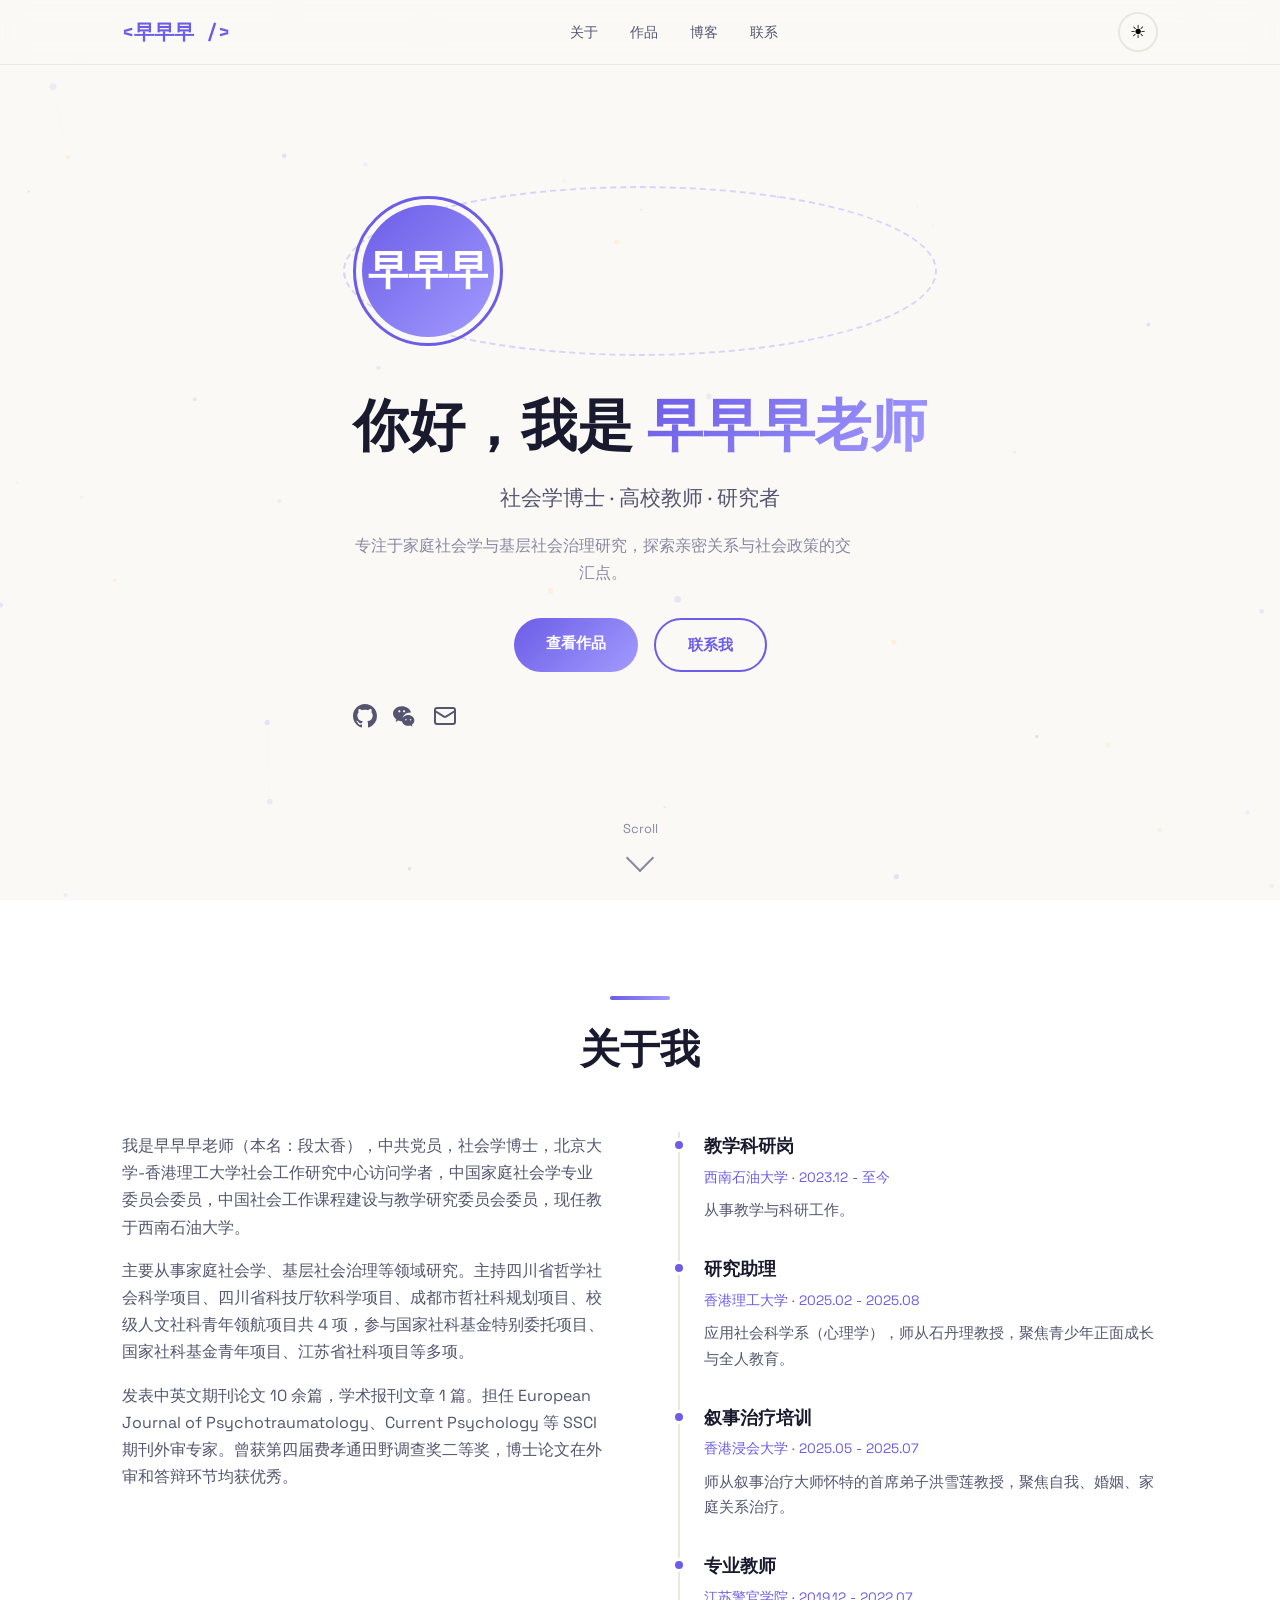
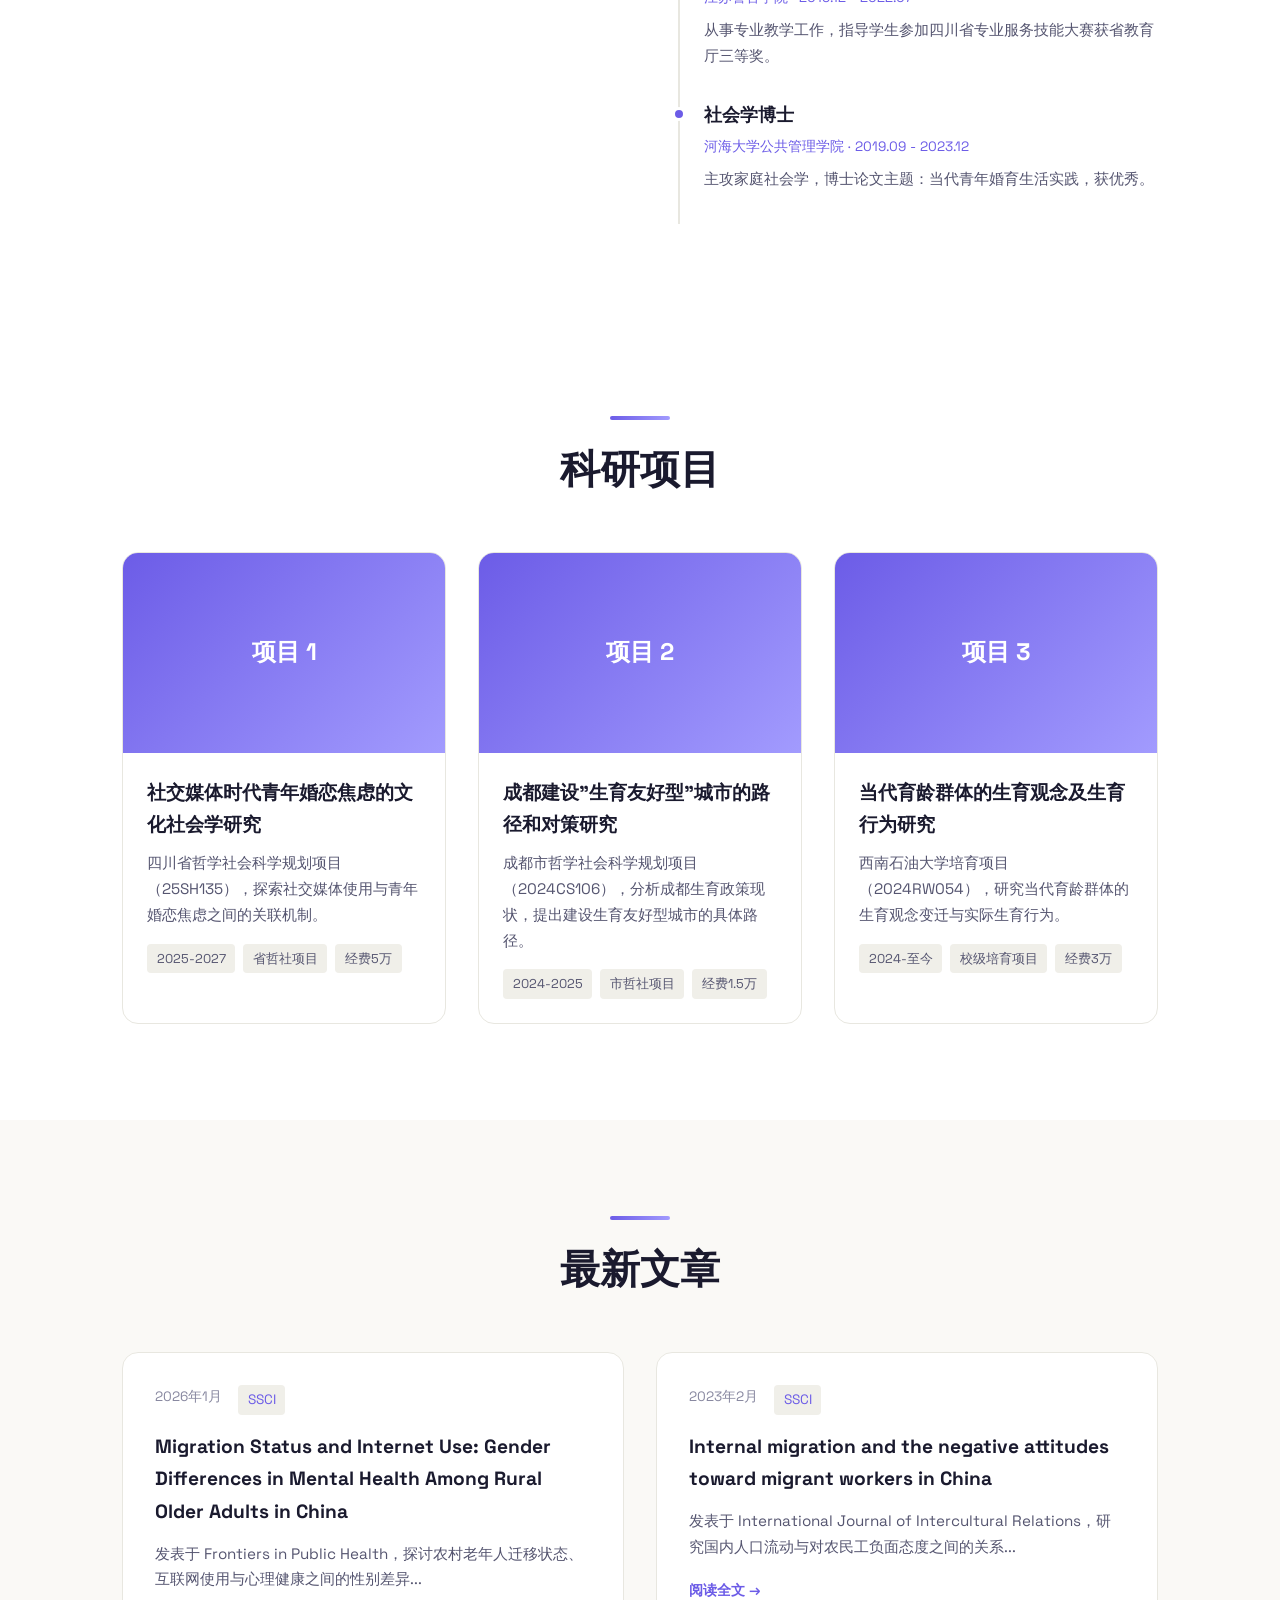
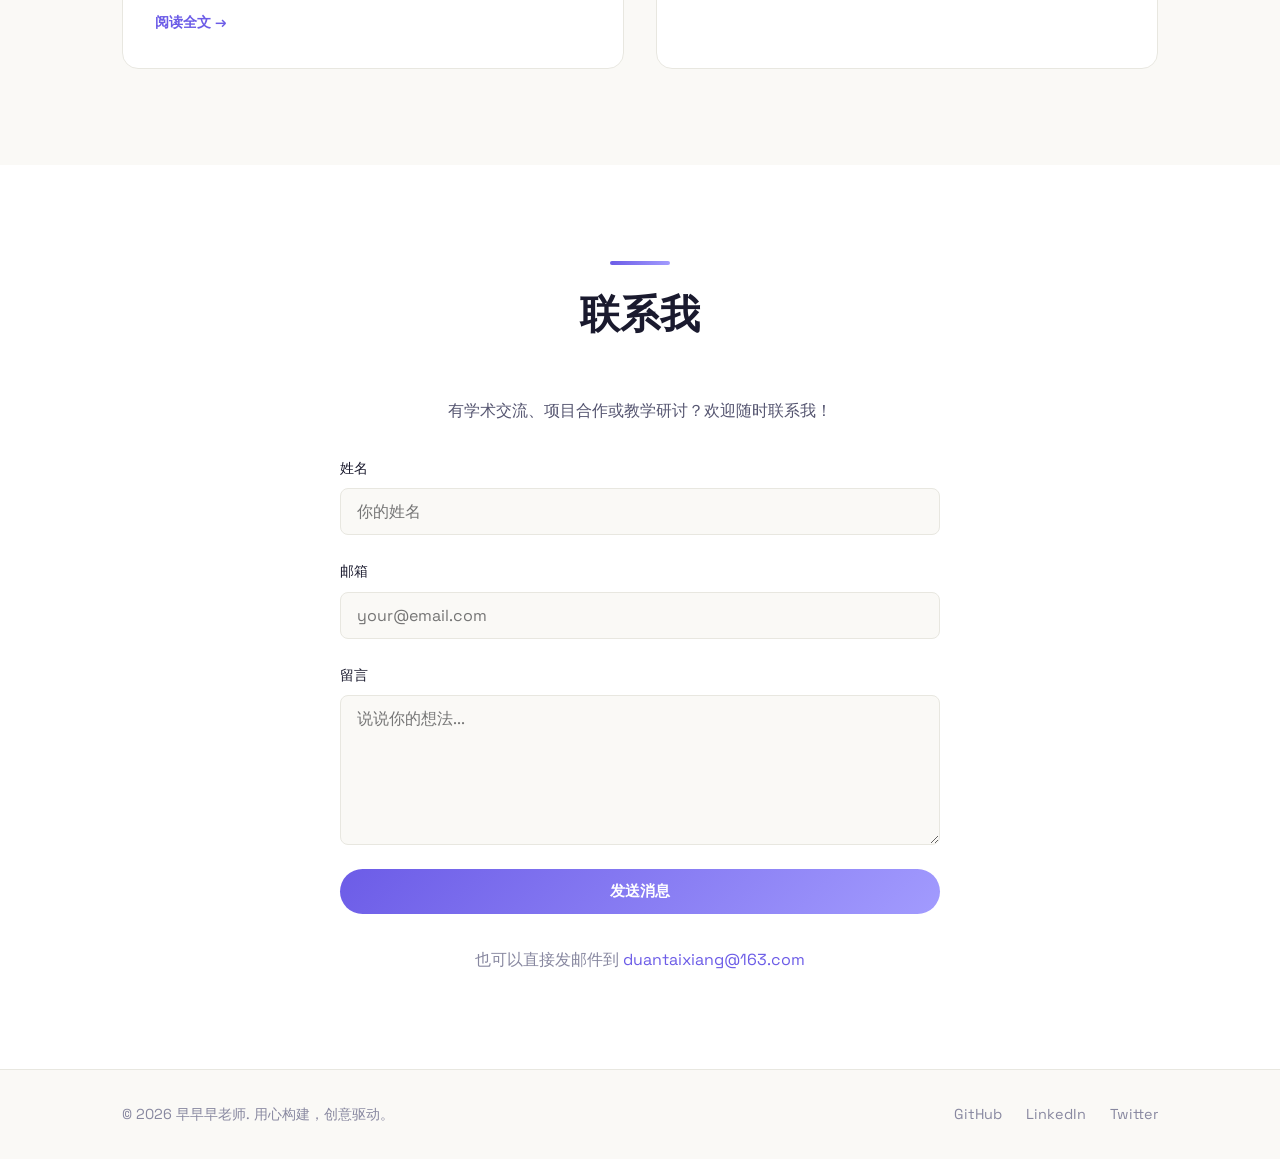
==== commit a839848a: "Add title tooltip to email icon" ====
--- a/index.html
+++ b/index.html
@@ -57,7 +57,7 @@
           <a href="#" class="social-link" aria-label="WeChat" title="微信号：13678101269">
             <svg width="24" height="24" viewBox="0 0 24 24" fill="currentColor"><path d="M8.691 2.188C3.891 2.188 0 5.476 0 9.53c0 2.212 1.17 4.203 3.002 5.55a.59.59 0 01.213.665l-.39 1.48c-.019.07-.048.141-.048.213 0 .163.132.295.295.295a.326.326 0 00.167-.054l1.903-1.112a.864.864 0 01.392-.099c.178 0 .35.064.488.177a9.19 9.19 0 003.066.526c.239 0 .473-.015.704-.044a8.49 8.49 0 01-.242-2.025c0-3.627 3.473-6.566 7.757-6.566.269 0 .532.02.79.048C17.085 4.454 13.283 2.188 8.691 2.188zm-2.35 4.07c.586 0 1.06.475 1.06 1.06s-.474 1.06-1.06 1.06-1.06-.475-1.06-1.06.474-1.06 1.06-1.06zm4.702 0c.586 0 1.06.475 1.06 1.06s-.474 1.06-1.06 1.06-1.06-.475-1.06-1.06.474-1.06 1.06-1.06zm4.213 4.69c-3.494 0-6.327 2.433-6.327 5.433 0 3.002 2.833 5.435 6.327 5.435.715 0 1.398-.107 2.036-.302a.628.628 0 01.288.073l1.392.816a.237.237 0 00.122.04c.12 0 .217-.098.217-.216a.36.36 0 00-.035-.156l-.286-1.084a.433.433 0 01.155-.487c1.344-.99 2.205-2.44 2.205-4.02 0-3-2.834-5.434-6.328-5.434h.234zm-2.294 4.068c.429 0 .777.348.777.777s-.348.777-.777.777a.777.777 0 010-1.554zm4.59 0c.429 0 .777.348.777.777s-.348.777-.777.777a.777.777 0 010-1.554z"/></svg>
           </a>
-          <a href="mailto:duantaixiang@163.com" class="social-link" aria-label="Email">
+          <a href="mailto:duantaixiang@163.com" class="social-link" aria-label="Email" title="duantaixiang@163.com">
             <svg width="24" height="24" viewBox="0 0 24 24" fill="none" stroke="currentColor" stroke-width="2"><rect x="2" y="4" width="20" height="16" rx="2"/><path d="m22 7-8.97 5.7a1.94 1.94 0 0 1-2.06 0L2 7"/></svg>
           </a>
         </div>
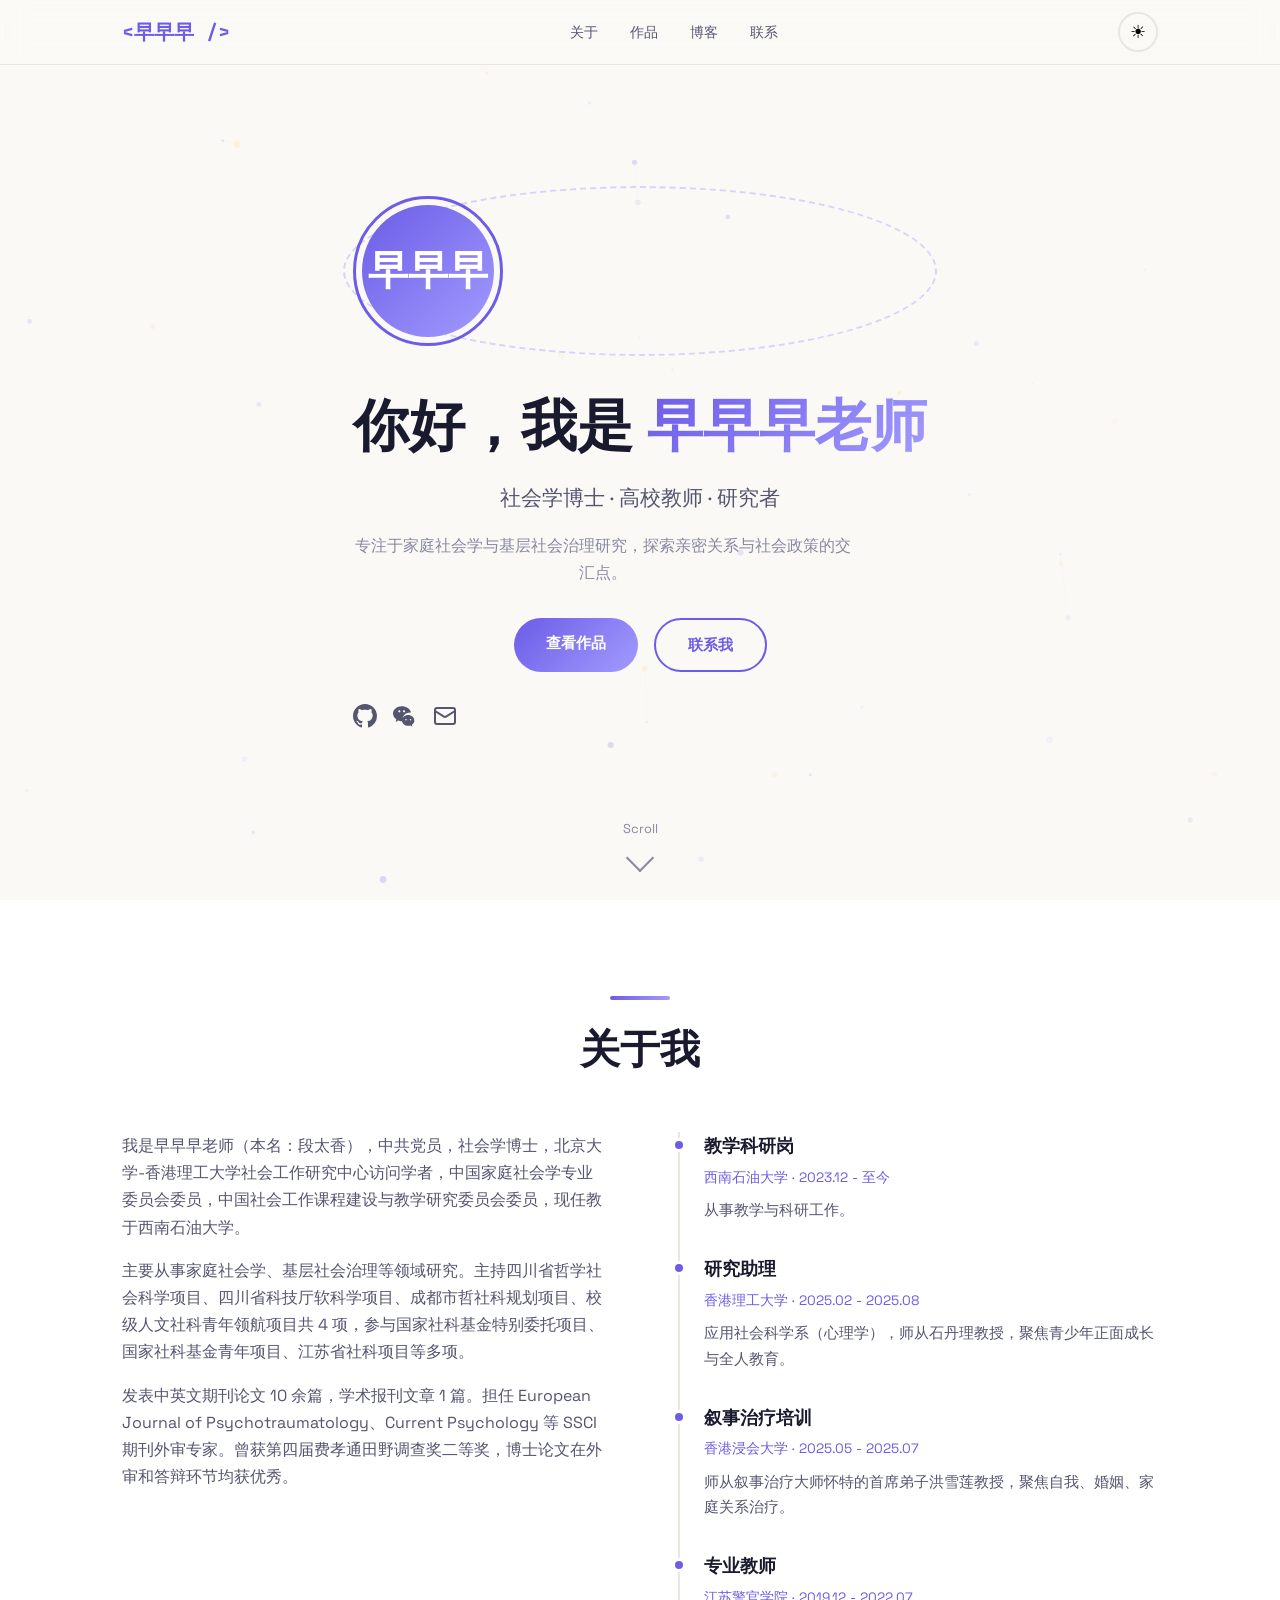
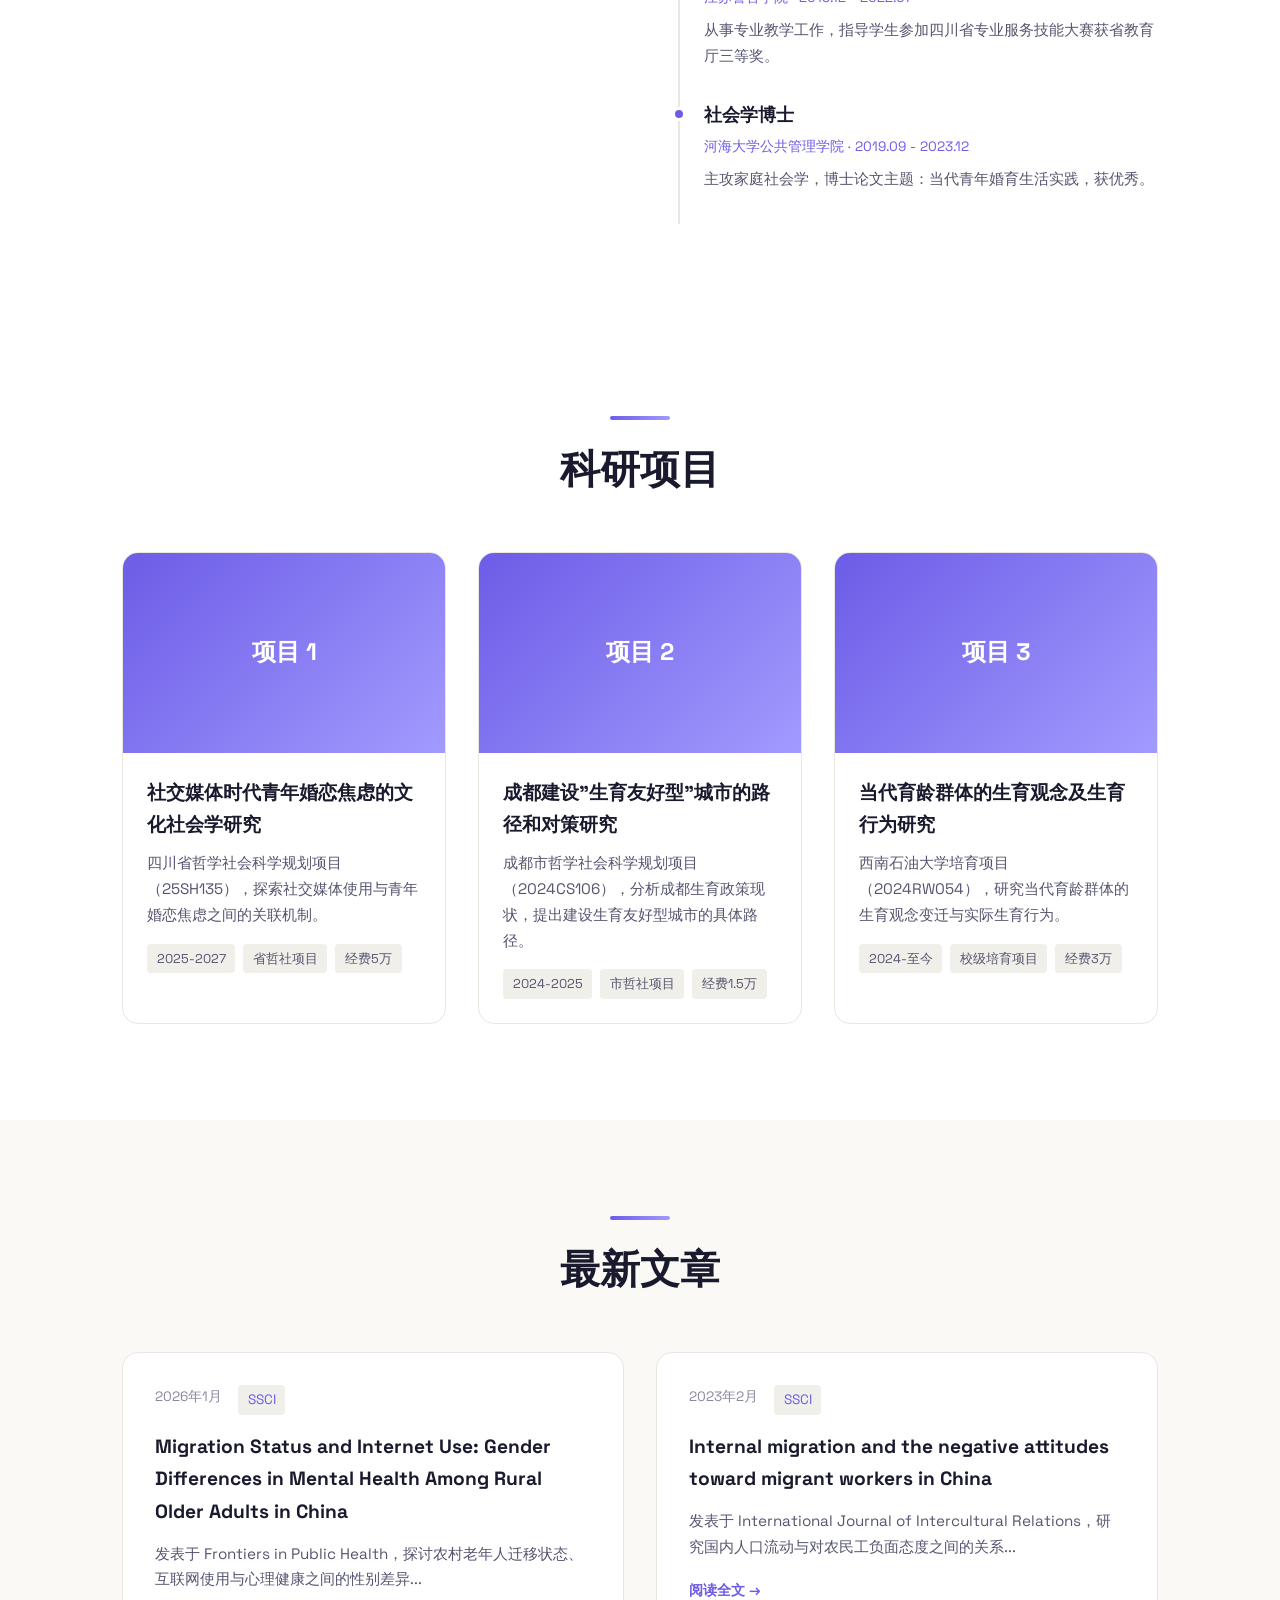
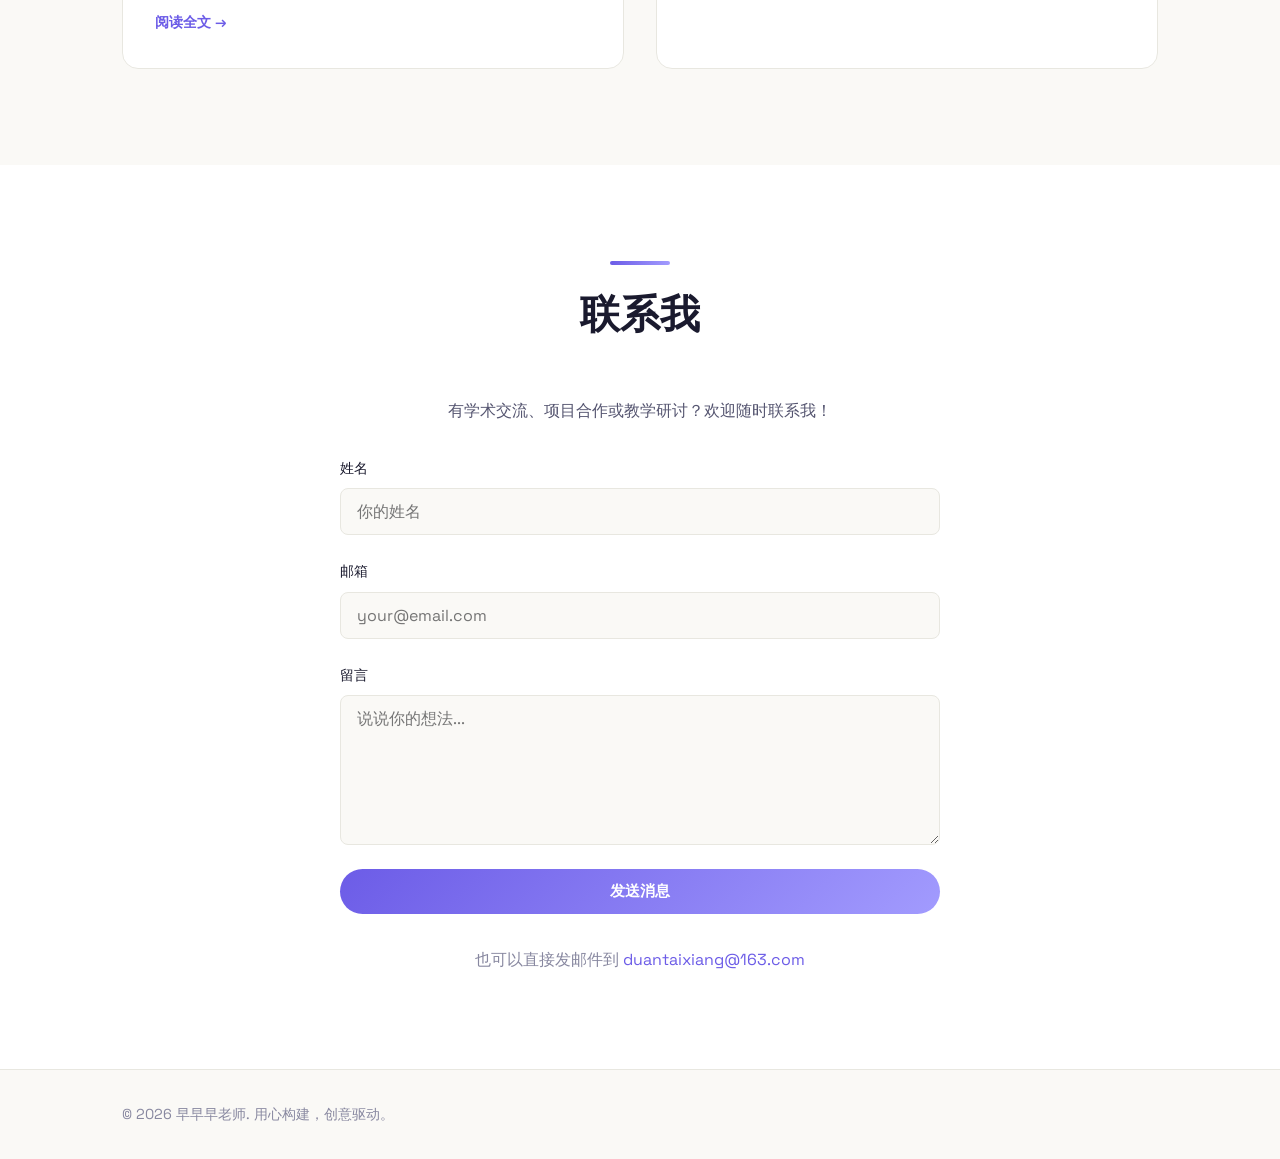
==== commit 02a046d9: "Remove footer links (GitHub, LinkedIn, Twitter)" ====
--- a/index.html
+++ b/index.html
@@ -250,11 +250,6 @@
     <div class="container">
       <div class="footer-content">
         <p>&copy; 2026 早早早老师. 用心构建，创意驱动。</p>
-        <div class="footer-links">
-          <a href="https://github.com/zzzaolaoshi" target="_blank" rel="noopener">GitHub</a>
-          <a href="https://linkedin.com/in/zzzaolaoshi" target="_blank" rel="noopener">LinkedIn</a>
-          <a href="https://x.com/zzzaolaoshi" target="_blank" rel="noopener">Twitter</a>
-        </div>
       </div>
     </div>
   </footer>
